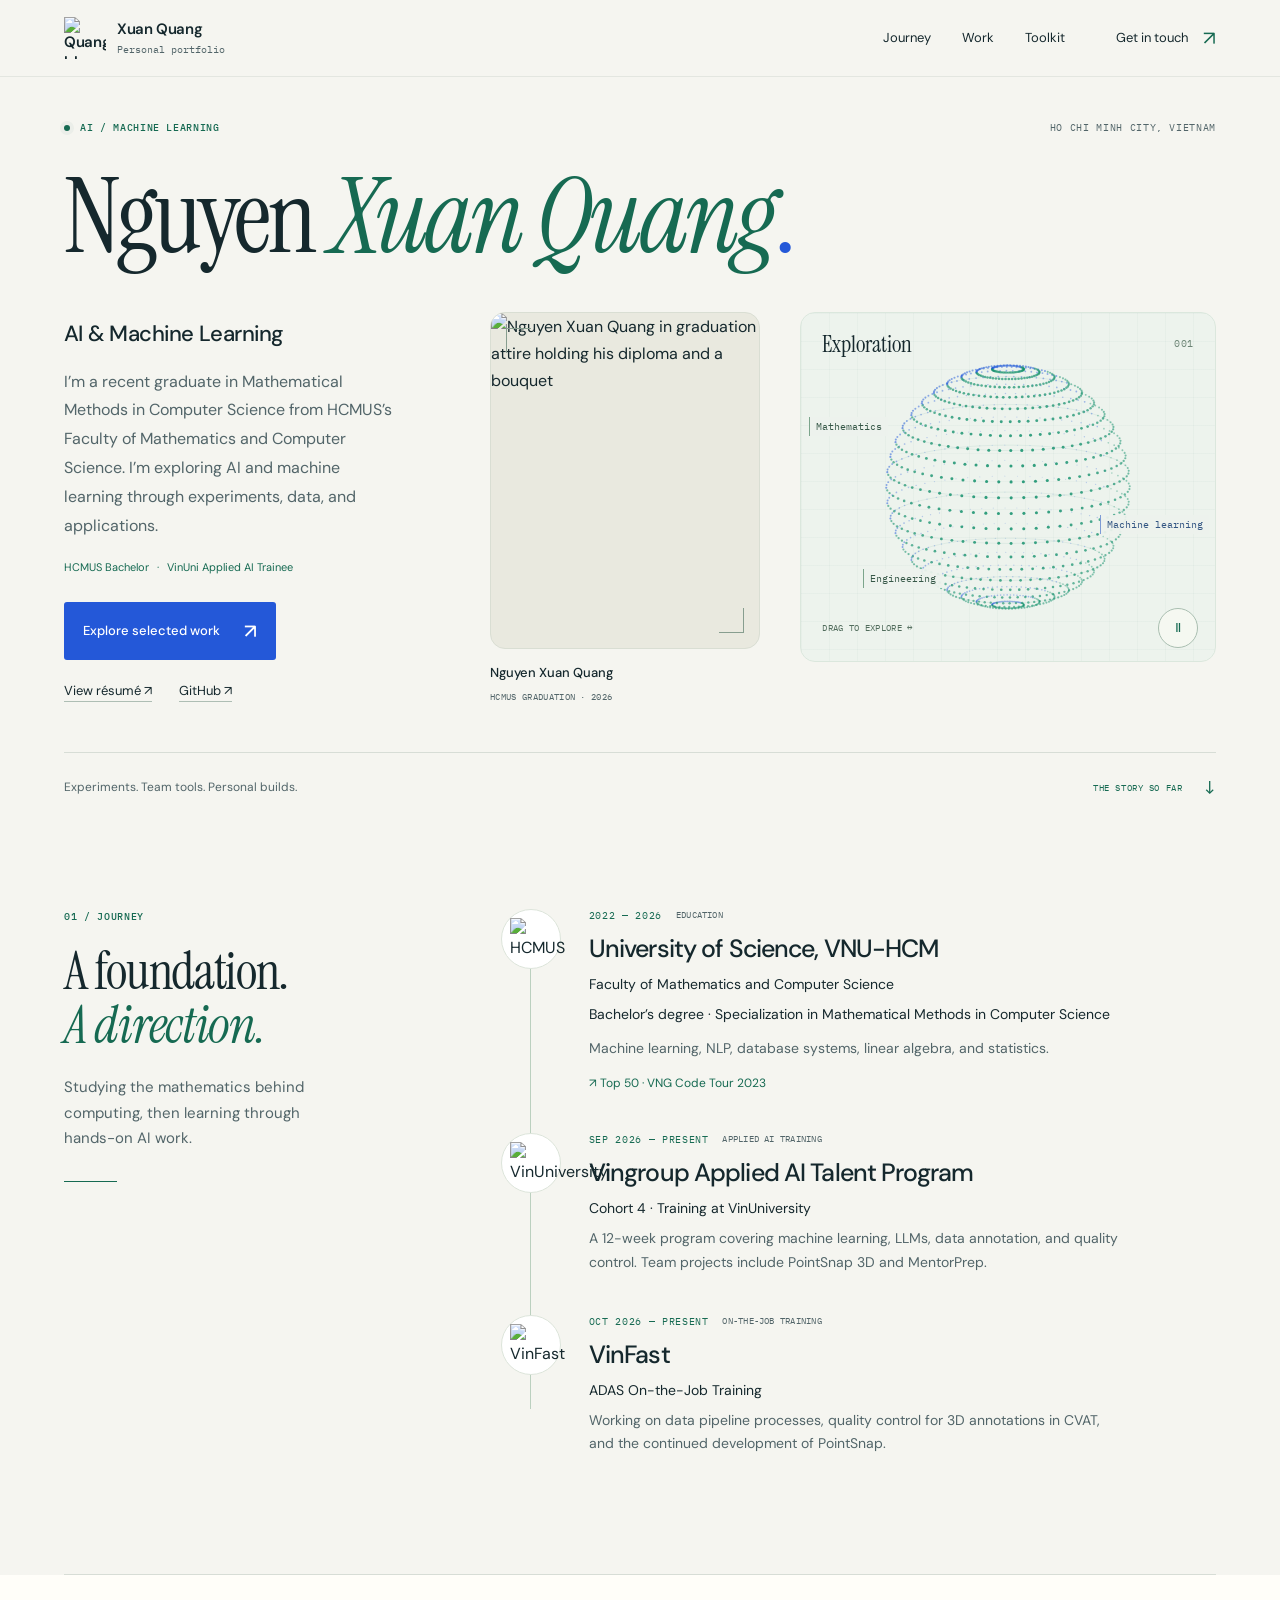
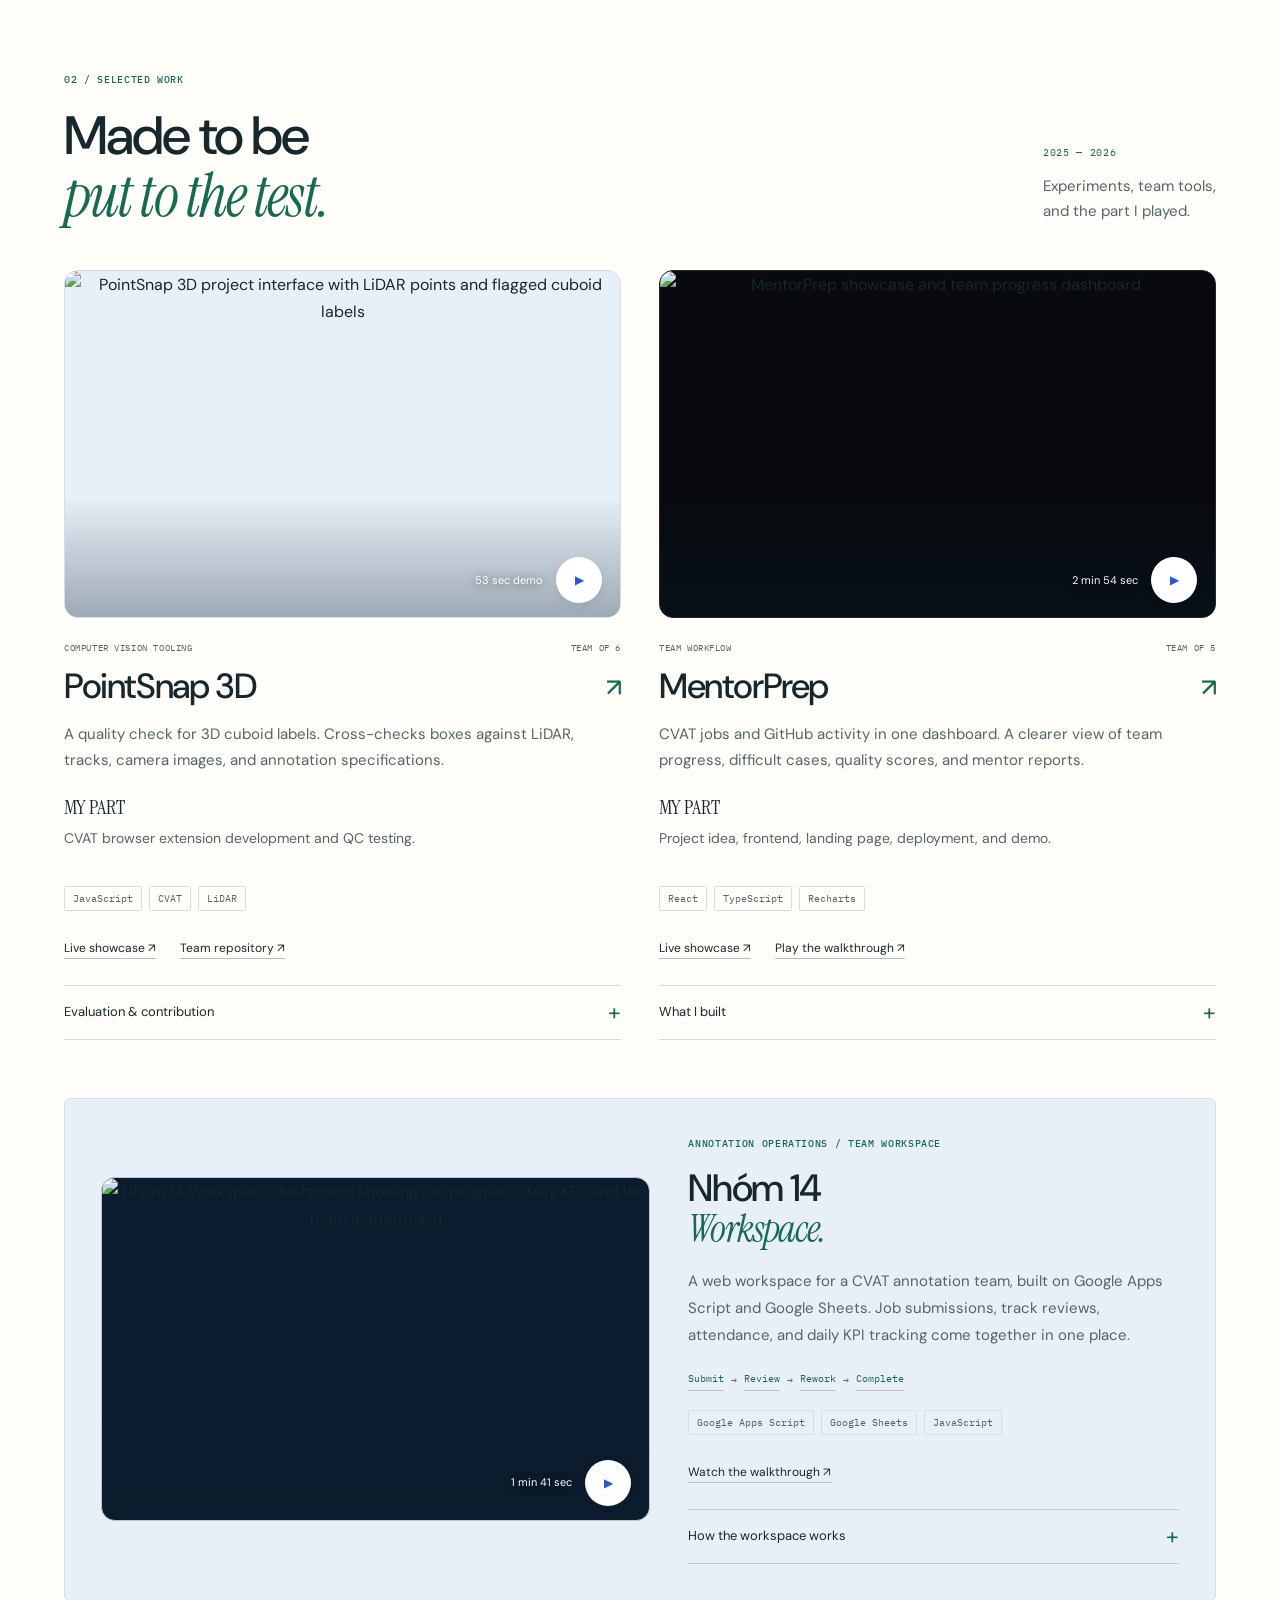
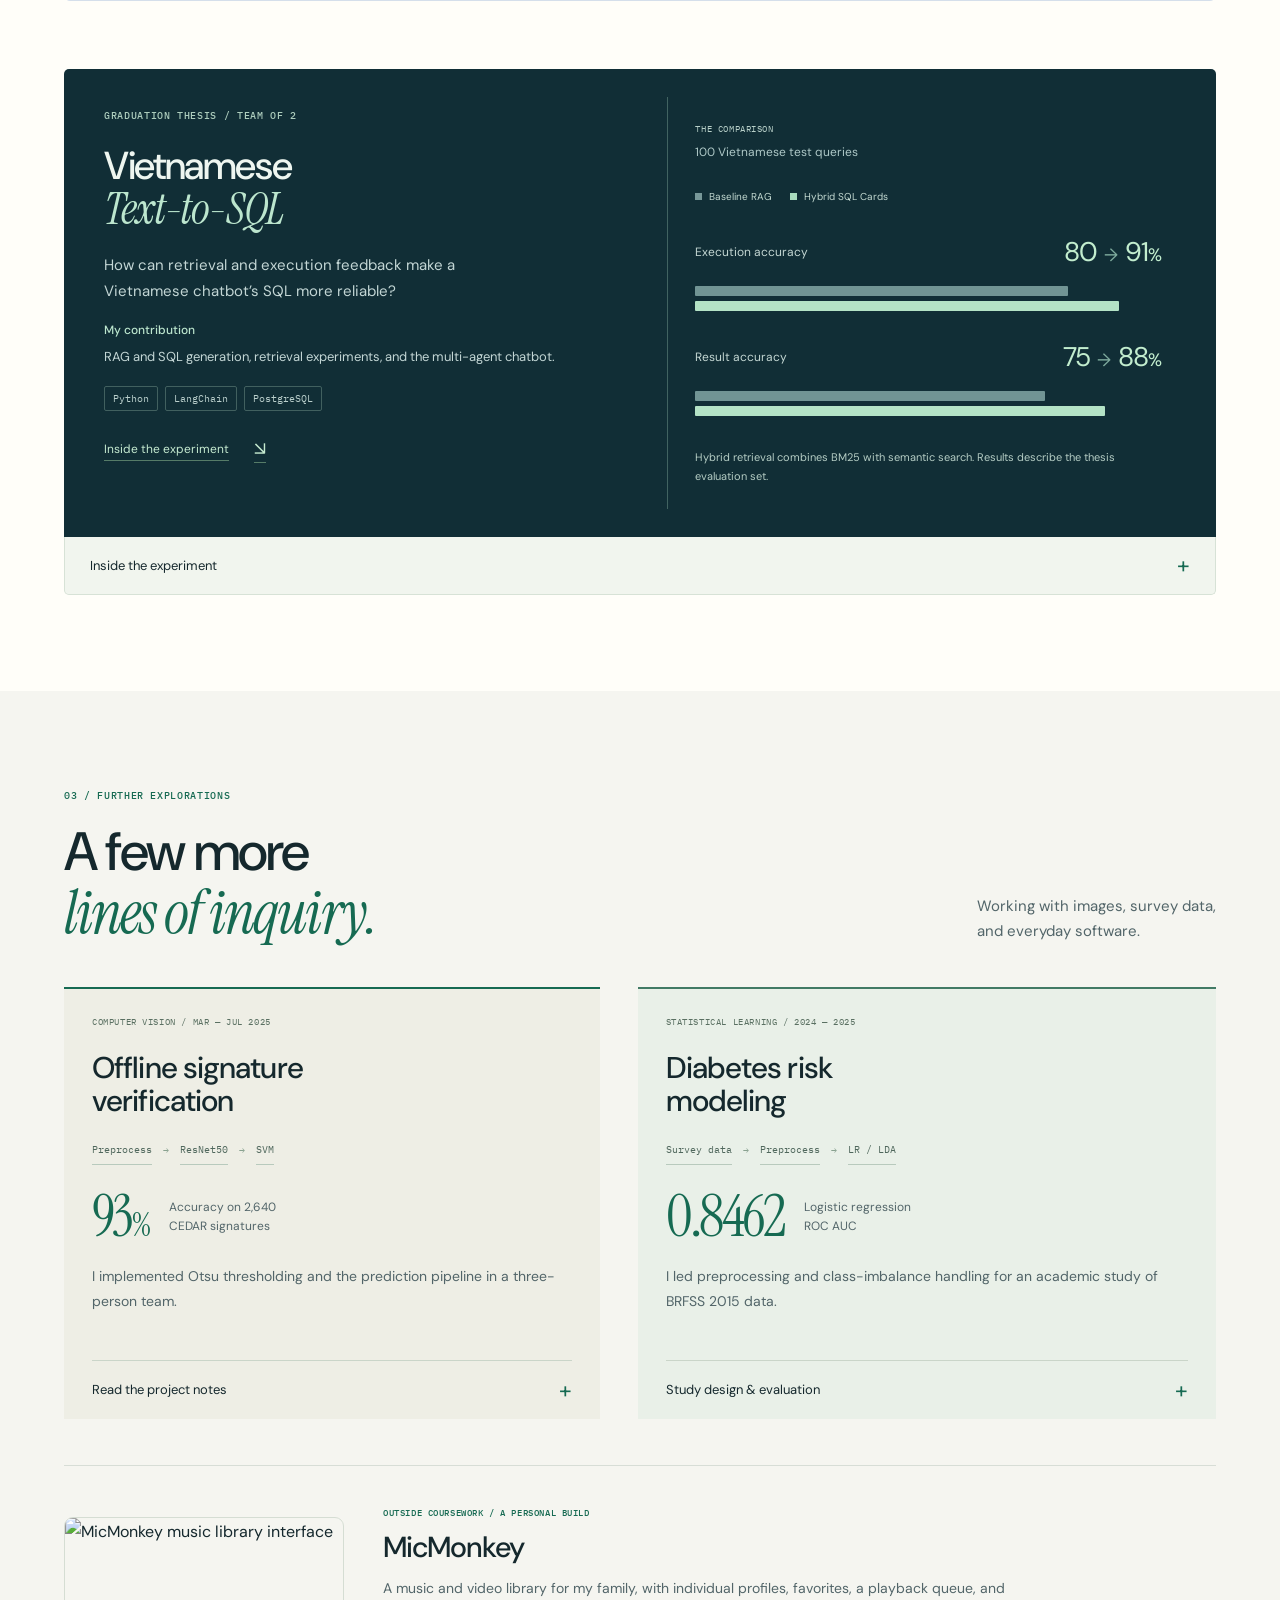
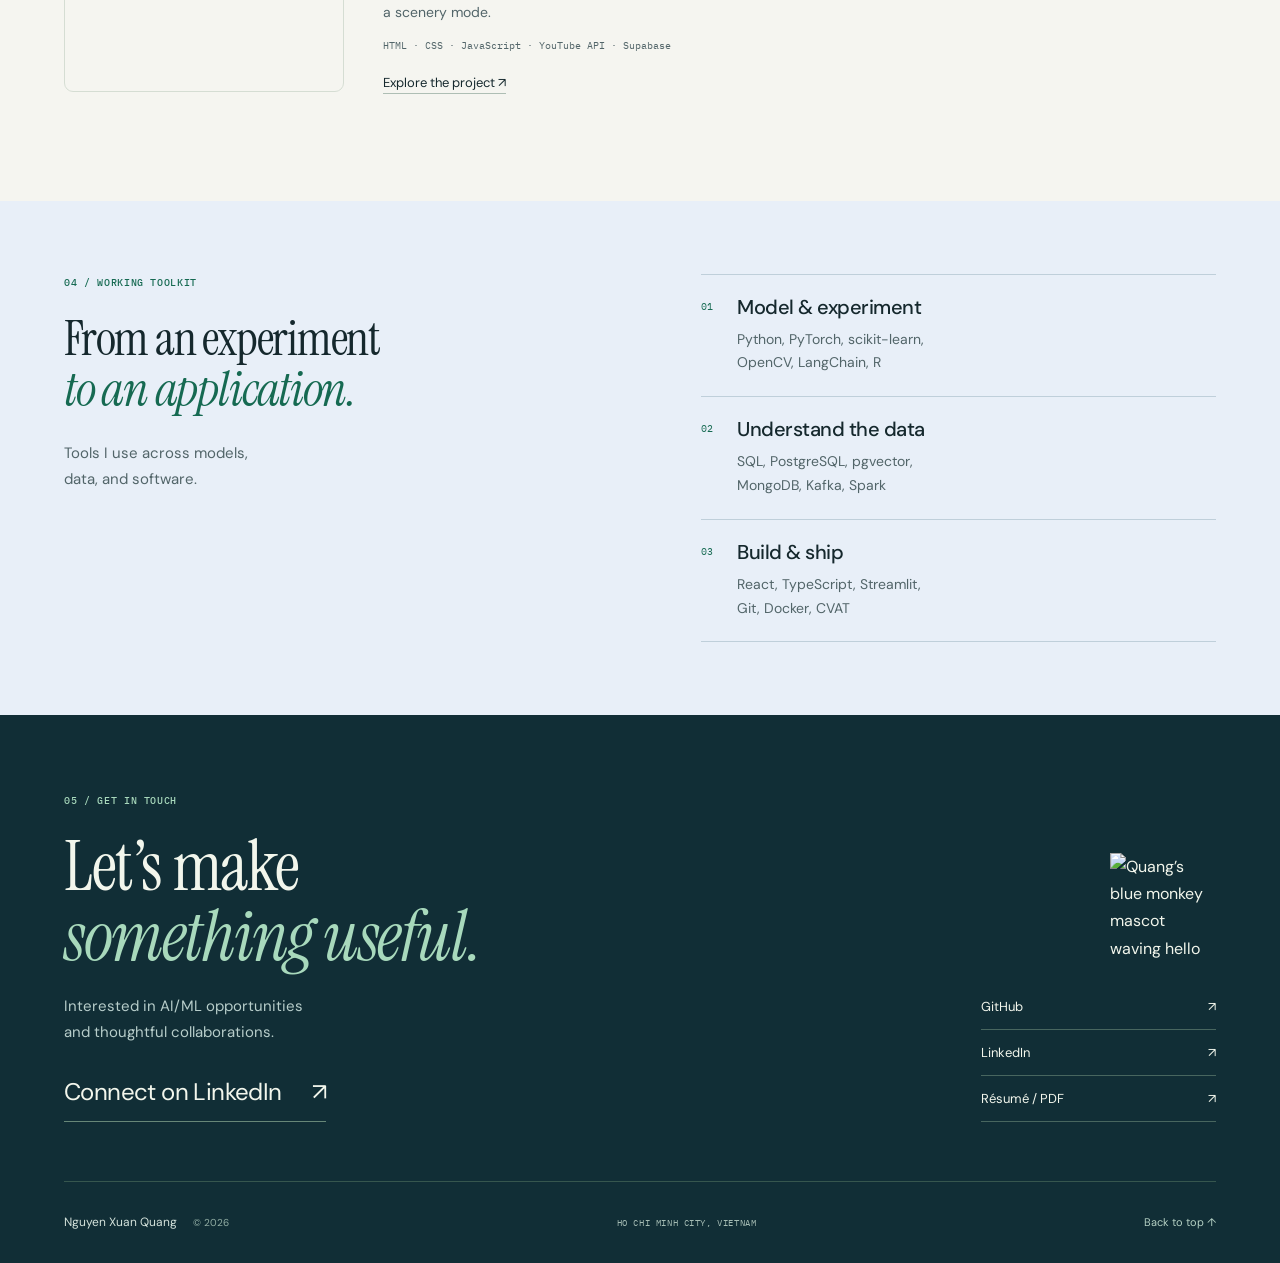
==== index.html @ 515777ae "Add files via upload" ====
<!doctype html>
<html lang="en">
<head>
  <meta charset="utf-8">
  <meta name="viewport" content="width=device-width,initial-scale=1">
  <meta name="theme-color" content="#F5F5F0">
  <meta name="description" content="Nguyen Xuan Quang — AI and machine learning portfolio. Education, hands-on experience, selected experiments, and product demos.">
  <meta property="og:title" content="Nguyen Xuan Quang — AI / ML">
  <meta property="og:description" content="A foundation in mathematics. An open field in AI. Explore my journey, selected work, and project demos.">
  <meta property="og:type" content="website">
  <meta property="og:url" content="https://quang1104.github.io/">
  <title>Nguyen Xuan Quang — AI / ML</title>
  <link rel="icon" href="assets/quang-logo.png" type="image/png">
  <link rel="preconnect" href="https://fonts.googleapis.com">
  <link rel="preconnect" href="https://fonts.gstatic.com" crossorigin>
  <link href="https://fonts.googleapis.com/css2?family=DM+Sans:wght@400;450;500;550;600;650;700&family=IBM+Plex+Mono:wght@400;500&family=Instrument+Serif:ital@0;1&display=swap" rel="stylesheet">
  <link rel="stylesheet" href="style.css">
  <script src="app.js" defer></script>
</head>
<body>
<a class="skip-link" href="#main">Skip to content</a>
<header class="header"><div class="header-inner wrap">
  <a class="brand" href="#home" aria-label="Quang, back to top"><img class="brand-logo" src="assets/quang-logo.png" alt="Quang's blue monkey logo" width="42" height="42"><span>Xuan Quang<span class="brand-sub">Personal portfolio</span></span></a>
  <nav aria-label="Main navigation"><a href="#journey">Journey</a><a href="#work">Work</a><a href="#toolkit">Toolkit</a><a class="nav-contact" href="#contact">Get in touch <span aria-hidden="true">↗</span></a></nav>
</div></header>
<main id="main">
<section class="hero wrap" id="home" aria-labelledby="intro-title">
  <div class="hero-index"><p class="eyebrow"><span class="status-dot"></span> AI / MACHINE LEARNING</p><span class="mono">HO CHI MINH CITY, VIETNAM</span></div>
  <h1 id="intro-title">Nguyen <em>Xuan Quang</em><span class="title-dot">.</span></h1>
  <div class="opening-spread">
    <div class="hero-copy">
      <p class="hero-role">AI &amp; Machine Learning</p>
      <p class="hero-intro">I’m a recent graduate in Mathematical Methods in Computer Science from HCMUS’s Faculty of Mathematics and Computer Science. I’m exploring AI and machine learning through experiments, data, and applications.</p>
      <p class="identity-line">HCMUS Bachelor <span>·</span> VinUni Applied AI Trainee</p>
      <a class="button blue" href="#work">Explore selected work <span aria-hidden="true">↗</span></a>
      <div class="hero-links"><a class="text-link" href="assets/Nguyen-Xuan-Quang-CV.pdf" target="_blank" rel="noopener">View résumé ↗</a><a class="text-link" href="https://github.com/Quang1104" target="_blank" rel="noopener">GitHub ↗</a></div>
    </div>
    <figure class="portrait">
      <div class="portrait-frame">
        <img src="assets/portrait.jpg" alt="Nguyen Xuan Quang in graduation attire holding his diploma and a bouquet" width="1703" height="2560" fetchpriority="high">
      </div>
      <figcaption><span>Nguyen Xuan Quang</span><span class="mono">HCMUS GRADUATION · 2026</span></figcaption>
    </figure>
    <figure class="hero-art" aria-label="An interactive geometric point sphere representing an open exploration of AI and machine learning">
      <div class="art-top"><span>Exploration</span><span class="mono">001</span></div>
      <canvas id="sphere" aria-hidden="true"></canvas>
      <span class="sphere-label label-one">Mathematics</span><span class="sphere-label label-two">Machine learning</span><span class="sphere-label label-three">Engineering</span>
      <figcaption><span class="mono">DRAG TO EXPLORE <span aria-hidden="true">↔</span></span><button id="motion-toggle" type="button" aria-label="Pause sphere animation" aria-pressed="false">Ⅱ</button></figcaption>
    </figure>
  </div>
  <div class="hero-foot"><span>Experiments. Team tools. Personal builds.</span><a href="#journey" class="mono">THE STORY SO FAR <span aria-hidden="true">↓</span></a></div>
</section>

<section class="journey wrap section" id="journey" aria-labelledby="journey-title">
  <div class="section-aside"><p class="eyebrow">01 / JOURNEY</p><h2 class="serif" id="journey-title">A foundation.<br><em>A direction.</em></h2><p>Studying the mathematics behind computing, then learning through hands-on AI work.</p><span class="aside-rule" aria-hidden="true"></span></div>
  <div class="timeline">
      <article class="journey-row"><div class="journey-date mono">2022 — 2026<span>EDUCATION</span></div><div class="journey-body"><h3>University of Science, VNU-HCM</h3><p class="journey-role">Faculty of Mathematics and Computer Science</p><p class="degree-line">Bachelor’s degree · Specialization in Mathematical Methods in Computer Science</p><p>Machine learning, NLP, database systems, linear algebra, and statistics.</p><span class="achievement">↗ Top 50 · VNG Code Tour 2023</span></div><a class="institution" href="https://hcmus.edu.vn/" target="_blank" rel="noopener" aria-label="Visit HCMUS"><img src="assets/hcmus.png" alt="HCMUS" width="100" height="100" loading="lazy"></a></article>
      <article class="journey-row"><div class="journey-date mono">SEP 2026 — PRESENT<span>APPLIED AI TRAINING</span></div><div class="journey-body"><h3>Vingroup Applied AI Talent Program</h3><p class="journey-role">Cohort 4 · Training at VinUniversity</p><p>A 12-week program covering machine learning, LLMs, data annotation, and quality control. Team projects include PointSnap 3D and MentorPrep.</p></div><a class="institution" href="https://vinuni.edu.vn/" target="_blank" rel="noopener" aria-label="Visit VinUniversity"><img src="assets/vinuni.png" alt="VinUniversity" width="100" height="100" loading="lazy"></a></article>
      <article class="journey-row"><div class="journey-date mono">OCT 2026 — PRESENT<span>ON-THE-JOB TRAINING</span></div><div class="journey-body"><h3>VinFast</h3><p class="journey-role">ADAS On-the-Job Training</p><p>Working on data pipeline processes, quality control for 3D annotations in CVAT, and the continued development of PointSnap.</p></div><a class="institution" href="https://vinfastauto.com/vn_vi" target="_blank" rel="noopener" aria-label="Visit VinFast"><img src="assets/vinfast.png" alt="VinFast" width="100" height="100" loading="lazy"></a></article></div>
</section>

<section class="work section" id="work" aria-labelledby="work-title"><div class="wrap">
  <div class="section-heading"><div><p class="eyebrow">02 / SELECTED WORK</p><h2 id="work-title">Made to be<br><em>put to the test.</em></h2></div><div class="heading-note"><span class="mono">2025 — 2026</span><p>Experiments, team tools, <br>and the part I played.</p></div></div>
  <div class="project-pair">
      <article class="project">
        <button class="project-image pointsnap-image" type="button" data-video="pointsnap" aria-label="Play PointSnap 3D demo, 53 seconds"><img src="assets/pointsnap.jpg" alt="PointSnap 3D project interface with LiDAR points and flagged cuboid labels" width="1440" height="900" loading="lazy"><span class="video-chip">53 sec demo <span class="play-icon" aria-hidden="true">▶</span></span></button>
        <div class="project-meta mono"><span>COMPUTER VISION TOOLING</span><span>TEAM OF 6</span></div><h3>PointSnap 3D <span aria-hidden="true">↗</span></h3><p>A quality check for 3D cuboid labels. Cross-checks boxes against LiDAR, tracks, camera images, and annotation specifications.</p><p class="project-role"><span>MY PART</span> CVAT browser extension development and QC testing.</p><div class="tags"><span>JavaScript</span><span>CVAT</span><span>LiDAR</span></div><div class="project-links"><a href="https://pointsnap-3d.vercel.app/" target="_blank" rel="noopener">Live showcase ↗</a><a href="https://github.com/imvhuy/PointSnap-3D-Tool" target="_blank" rel="noopener">Team repository ↗</a></div><details class="project-detail"><summary>Evaluation &amp; contribution <span aria-hidden="true">+</span></summary><p>I developed the browser extension that brings checks into the CVAT workflow and tested its QC results. On five held-out nuScenes scenes with injected errors (4,025 boxes), the team’s tool caught 47 of 49 severe errors and 21 of 23 orientation flips.</p><p class="small-note">Numbers follow the evaluation recorded in my CV. The linked showcase may reflect later versions.</p></details>
      </article>
      <article class="project">
        <button class="project-image mentorprep-image" type="button" data-video="mentorprep" aria-label="Play MentorPrep demo, 2 minutes 54 seconds"><img src="assets/mentorprep.jpg" alt="MentorPrep showcase and team progress dashboard" width="1440" height="900" loading="lazy"><span class="video-chip">2 min 54 sec <span class="play-icon" aria-hidden="true">▶</span></span></button>
        <div class="project-meta mono"><span>TEAM WORKFLOW</span><span>TEAM OF 5</span></div><h3>MentorPrep <span aria-hidden="true">↗</span></h3><p>CVAT jobs and GitHub activity in one dashboard. A clearer view of team progress, difficult cases, quality scores, and mentor reports.</p><p class="project-role"><span>MY PART</span> Project idea, frontend, landing page, deployment, and demo.</p><div class="tags"><span>React</span><span>TypeScript</span><span>Recharts</span></div><div class="project-links"><a href="https://nexus-workspace-demo.vercel.app/showcase" target="_blank" rel="noopener">Live showcase ↗</a><button type="button" data-video="mentorprep">Play the walkthrough ↗</button></div><details class="project-detail"><summary>What I built <span aria-hidden="true">+</span></summary><p>I proposed the idea, built the frontend and landing page, deployed the showcase, and recorded the demo. I also tested the web app and produced annotation data in CVAT. The team system pulls job and activity data together and drafts the report before a mentor session.</p></details>
      </article></div>
  <article class="workspace-project" id="nhom14-workspace" aria-labelledby="nhom14-title">
    <button class="project-image workspace-image" type="button" data-video="nhom14" aria-label="Play Nhóm 14 Workspace demo, 1 minute 41 seconds"><img src="assets/nhom14-dashboard.webp" alt="Nhóm 14 Workspace dashboard showing job progress, daily KPI, and the team leaderboard" width="2160" height="1350" loading="lazy"><span class="video-chip">1 min 41 sec <span class="play-icon" aria-hidden="true">▶</span></span></button>
    <div class="workspace-copy"><p class="eyebrow">ANNOTATION OPERATIONS / TEAM WORKSPACE</p><h3 id="nhom14-title">Nhóm 14<br><em>Workspace.</em></h3><p>A web workspace for a CVAT annotation team, built on Google Apps Script and Google Sheets. Job submissions, track reviews, attendance, and daily KPI tracking come together in one place.</p><div class="workspace-flow" aria-label="Submit, review, rework, and complete"><span>Submit</span><i aria-hidden="true">→</i><span>Review</span><i aria-hidden="true">→</i><span>Rework</span><i aria-hidden="true">→</i><span>Complete</span></div><div class="tags"><span>Google Apps Script</span><span>Google Sheets</span><span>JavaScript</span></div><div class="project-links"><button type="button" data-video="nhom14">Watch the walkthrough ↗</button></div><details class="project-detail"><summary>How the workspace works <span aria-hidden="true">+</span></summary><p>Members submit annotation output by job and track their own tasks. Reviewers return tracks with issue notes, recheck corrections, and mark completed work. Admins assign jobs, configure daily KPI, manage attendance, and review weekly progress.</p><p>The app keeps a change history and uses revision checks to reduce conflicting edits. Separate member, reviewer, and admin flows support the team’s annotation process, while performance and discipline leaderboards make progress visible.</p></details></div>
  </article>
  <noscript><p class="nojs-videos">Project videos: <a href="assets/pointsnap-demo.mp4">PointSnap 3D</a> · <a href="assets/mentorprep-demo.mp4">MentorPrep</a> · <a href="assets/nhom14-demo.mp4">Nhóm 14 Workspace</a></p></noscript>
  <article class="featured-project">
    <div class="feature-copy"><p class="eyebrow">GRADUATION THESIS / TEAM OF 2</p><h3>Vietnamese<br><em>Text-to-SQL</em></h3><p class="feature-description">How can retrieval and execution feedback make a Vietnamese chatbot’s SQL more reliable?</p><p class="project-role"><span>My contribution</span> RAG and SQL generation, retrieval experiments, and the multi-agent chatbot.</p><div class="tags"><span>Python</span><span>LangChain</span><span>PostgreSQL</span></div><a href="#thesis-notes" class="light-link" data-expand="thesis-notes">Inside the experiment <span aria-hidden="true">↘</span></a></div>
    <div class="experiment"><div class="experiment-top"><span class="mono">THE COMPARISON</span><span class="scope-note">100 Vietnamese test queries</span></div><div class="chart-key"><span><i class="key-baseline"></i>Baseline RAG</span><span><i class="key-hybrid"></i>Hybrid SQL Cards</span></div><div class="chart" aria-label="Execution accuracy: baseline 80 percent, Hybrid SQL Cards 91 percent. Result accuracy: baseline 75 percent, Hybrid SQL Cards 88 percent."><div class="chart-group"><div class="chart-label"><span>Execution accuracy</span><strong>80 <i>→</i> 91<span>%</span></strong></div><div class="bar baseline" style="--value:80%"></div><div class="bar hybrid" style="--value:91%"></div></div><div class="chart-group"><div class="chart-label"><span>Result accuracy</span><strong>75 <i>→</i> 88<span>%</span></strong></div><div class="bar baseline" style="--value:75%"></div><div class="bar hybrid" style="--value:88%"></div></div></div><p class="experiment-note">Hybrid retrieval combines BM25 with semantic search. Results describe the thesis evaluation set.</p></div>
  </article>
  <details class="case-notes" id="thesis-notes"><summary>Inside the experiment <span aria-hidden="true">+</span></summary><div class="notes-grid"><div><h4>The question</h4><p>How can a Vietnamese chatbot generate more reliable SQL over a cryptocurrency database?</p><h4>My contribution</h4><p>I owned the RAG / SQL-generation layer and designed four agents: Coordinator, Query Classifier, SQL Generator, and Data Analyst. My teammate built the streaming and ETL pipeline.</p></div><div><h4>The comparison</h4><p>We compared baseline Text-to-SQL RAG, self-reflective RAG with execution feedback, and Hybrid SQL Cards combining BM25 with semantic retrieval.</p><h4>The result</h4><p>Hybrid SQL Cards reached 91% execution accuracy and 88% result accuracy, versus 80% and 75% for baseline retrieval. Average retries decreased from 1.45 to 0.52 per query.</p><p class="small-note">Graduation thesis · Oct 2025 – Feb 2026 · These results describe the thesis test set.</p></div></div></details>
</div></section>

<section class="research section wrap" aria-labelledby="research-title"><div class="research-heading"><div><p class="eyebrow">03 / FURTHER EXPLORATIONS</p><h2 id="research-title">A few more<br><em>lines of inquiry.</em></h2></div><p>Working with images, survey data, <br>and everyday software.</p></div>
  <div class="research-grid">
    <article class="research-card"><p class="mono">COMPUTER VISION / MAR — JUL 2025</p><h3>Offline signature<br>verification</h3><div class="pipeline" aria-label="Image preprocessing, then ResNet50 features, then SVM classification"><span>Preprocess</span><i aria-hidden="true">→</i><span>ResNet50</span><i aria-hidden="true">→</i><span>SVM</span></div><div class="research-result"><strong>93<span>%</span></strong><p>Accuracy on 2,640<br>CEDAR signatures</p></div><p class="research-summary">I implemented Otsu thresholding and the prediction pipeline in a three-person team.</p><details class="work-row"><summary><span>Read the project notes</span><span class="row-plus" aria-hidden="true">+</span></summary><div class="row-content"><p>ResNet50 features with an SVM classifier for offline signature verification. In a team of three, I implemented Otsu thresholding and built the end-to-end prediction pipeline.</p><p>The project reported 93% accuracy on 2,640 CEDAR signatures. <span class="inline-tech">Python / OpenCV / ResNet50 / SVM</span></p></div></details></article>
    <article class="research-card diabetes-card"><p class="mono">STATISTICAL LEARNING / 2024 — 2025</p><h3>Diabetes risk<br>modeling</h3><div class="pipeline" aria-label="Survey data, then preprocessing and training-set oversampling, then Logistic Regression or LDA"><span>Survey data</span><i aria-hidden="true">→</i><span>Preprocess</span><i aria-hidden="true">→</i><span>LR / LDA</span></div><div class="research-result"><strong>0.8462</strong><p>Logistic regression<br>ROC AUC</p></div><p class="research-summary">I led preprocessing and class-imbalance handling for an academic study of BRFSS 2015 data.</p><details class="work-row"><summary><span>Study design &amp; evaluation</span><span class="row-plus" aria-hidden="true">+</span></summary><div class="row-content diabetes-study"><p class="eyebrow">CDC DIABETES HEALTH INDICATORS / TEAM OF 6</p><p>A retrospective statistical learning project starting from 253,680 BRFSS 2015 survey records. The target combines prediabetes and diabetes into one class, compared with no diabetes.</p><div class="diabetes-method"><div><h4>My contribution</h4><p>I led data preprocessing, including removing 23,899 duplicate records and handling class imbalance.</p></div><div><h4>Study design</h4><p>After preprocessing, the team used a 70/30 split: 112,944 training rows and 48,372 test rows. Only the training set was oversampled, bringing the minority class to half the majority-class size.</p></div></div><div class="evaluation-table-wrap"><table class="evaluation-table"><caption>Results reported in the project evaluation</caption><thead><tr><th scope="col">Model</th><th scope="col">ROC AUC</th><th scope="col">Sensitivity</th><th scope="col">Specificity</th></tr></thead><tbody><tr><th scope="row">Logistic regression</th><td>0.8462</td><td>79.56%</td><td>73.06%</td></tr><tr><th scope="row">LDA</th><td>0.8451</td><td>79.72%</td><td>72.59%</td></tr></tbody></table></div><p class="small-note">Logistic regression AUC: 95% CI 0.8419–0.8506. Source: team final report, pp. 20–22. This is an academic evaluation on survey data; AUC describes ranking performance, not the percentage of correct predictions.</p><p class="inline-tech">R / Exploratory Data Analysis / Logistic Regression / LDA / Class Imbalance</p></div></details></article>
  </div>
  <article class="side-build"><a class="side-build-image" href="https://web-nhac-five.vercel.app/#library" target="_blank" rel="noopener"><img src="assets/web-nhac.jpg" alt="MicMonkey music library interface" width="1440" height="900" loading="lazy"></a><div><p class="eyebrow">OUTSIDE COURSEWORK / A PERSONAL BUILD</p><h3>MicMonkey</h3><p>A music and video library for my family, with individual profiles, favorites, a playback queue, and a scenery mode.</p><p class="inline-tech">HTML · CSS · JavaScript · YouTube API · Supabase</p><a class="text-link" href="https://web-nhac-five.vercel.app/#library" target="_blank" rel="noopener">Explore the project ↗</a></div></article>
</section>

<section class="toolkit section" id="toolkit" aria-labelledby="toolkit-title"><div class="wrap toolkit-inner"><div><p class="eyebrow">04 / WORKING TOOLKIT</p><h2 class="serif" id="toolkit-title">From an experiment<br><em>to an application.</em></h2><p class="toolkit-intro">Tools I use across models, <br>data, and software.</p></div><div class="toolkit-list"><div><span class="tool-number mono">01</span><div><h3>Model &amp; experiment</h3><p>Python, PyTorch, scikit-learn, <br>OpenCV, LangChain, R</p></div></div><div><span class="tool-number mono">02</span><div><h3>Understand the data</h3><p>SQL, PostgreSQL, pgvector, <br>MongoDB, Kafka, Spark</p></div></div><div><span class="tool-number mono">03</span><div><h3>Build &amp; ship</h3><p>React, TypeScript, Streamlit, <br>Git, Docker, CVAT</p></div></div></div></div></section>

<section class="contact" id="contact" aria-labelledby="contact-title"><div class="wrap"><div class="contact-inner"><div><p class="eyebrow">05 / GET IN TOUCH</p><h2 id="contact-title">Let’s make<br><em>something useful.</em></h2><p>Interested in AI/ML opportunities<br>and thoughtful collaborations.</p><a class="contact-email" href="https://www.linkedin.com/in/quangxuan-nguyen/" target="_blank" rel="noopener">Connect on LinkedIn <span aria-hidden="true">↗</span></a></div><div class="contact-aside"><img class="contact-mascot" src="assets/quang-logo.png" alt="Quang’s blue monkey mascot waving hello" width="106" height="106" loading="lazy"><a href="https://github.com/Quang1104" target="_blank" rel="noopener">GitHub <span>↗</span></a><a href="https://www.linkedin.com/in/quangxuan-nguyen/" target="_blank" rel="noopener">LinkedIn <span>↗</span></a><a href="assets/Nguyen-Xuan-Quang-CV.pdf" target="_blank" rel="noopener">Résumé / PDF <span>↗</span></a></div></div><footer class="footer"><a href="#home">Nguyen Xuan Quang <span>© 2026</span></a><span class="mono">HO CHI MINH CITY, VIETNAM</span><a href="#home">Back to top ↑</a></footer></div></section>
</main>
<dialog id="video-dialog" aria-labelledby="video-title"><div class="dialog-top"><div><p class="eyebrow">PROJECT WALKTHROUGH</p><h2 id="video-title">Project demo</h2></div><button class="dialog-close" type="button" aria-label="Close video">×</button></div><video id="project-video" controls playsinline preload="none"></video><div class="dialog-bottom"><span>Original project demo · Vietnamese narration</span><a id="video-download" href="assets/pointsnap-demo.mp4" download>Download video ↓</a></div><p id="video-error" hidden>Playback unavailable in this browser. Use “Download video” to watch the MP4.</p></dialog>
</body>
</html>
---- style.css ----
:root{--paper:#f5f5f0;--ink:#15282d;--muted:#526569;--green:#166a52;--blue:#2458d8;--mint:#e7f0e8;--sky:#e8eff8;--dark:#112e36;--line:#d7ddd6;--serif:'Instrument Serif',Georgia,serif;--sans:'DM Sans',Arial,sans-serif;--mono:'IBM Plex Mono',monospace}
*{box-sizing:border-box}html{scroll-behavior:smooth;scroll-padding-top:105px}body{margin:0;background:var(--paper);color:var(--ink);font:16px/1.7 var(--sans);-webkit-font-smoothing:antialiased}body.modal-open{overflow:hidden}::selection{background:#b7dfc8;color:var(--ink)}h1,h2,h3,h4,p,figure{margin:0}h1,h2,h3{line-height:1.08;letter-spacing:-.035em;font-weight:500}h2{font-size:54px}h2 em,h3 em{font-family:var(--serif);font-weight:400}h4{font-size:15px;font-weight:600}em{font-weight:inherit}img{display:block;max-width:100%}a{color:inherit;text-decoration:none}button{font:inherit;color:inherit;cursor:pointer;border:0}a,button,summary{-webkit-tap-highlight-color:transparent}a:focus-visible,button:focus-visible,summary:focus-visible{outline:3px solid var(--blue);outline-offset:5px}a,button{touch-action:manipulation}.wrap{max-width:1240px;width:calc(100% - 128px);margin:0 auto}.section{padding:96px 0}.mono,.eyebrow{font:10px/1.7 var(--mono);letter-spacing:.065em}.eyebrow{font-weight:500;color:var(--green)}.serif{font-family:var(--serif);font-weight:400;letter-spacing:-.025em}.skip-link{position:fixed;top:-100px;left:16px;z-index:100;background:var(--ink);color:white;padding:10px 20px}.skip-link:focus{top:16px}
.header{position:sticky;top:0;z-index:30;background:#f5f5f0f5;border-bottom:1px solid #d7ddd699;backdrop-filter:blur(14px)}.header-inner{height:76px;display:flex;align-items:center;justify-content:space-between;gap:28px}.brand{display:flex;align-items:center;gap:11px;font-size:15px;font-weight:600;letter-spacing:-.025em;line-height:1.3}.brand-logo{width:42px;height:42px;object-fit:contain}.brand-sub{display:block;font:10px var(--mono);color:var(--muted);margin-top:4px;letter-spacing:0}.header nav{display:flex;gap:31px;align-items:center;font-size:13px}.header nav a{min-height:44px;display:inline-flex;align-items:center;position:relative}.header nav a:after{content:'';position:absolute;left:0;right:0;bottom:7px;height:1px;background:var(--green);transform:scaleX(0);transform-origin:left;transition:transform .2s}.header nav a:hover:after,.header nav a.active:after{transform:scaleX(1)}.nav-contact{margin-left:20px}.nav-contact span{margin-left:15px;color:var(--green);font-size:20px}
.hero{padding-top:42px}.hero-index{display:flex;align-items:center;justify-content:space-between;gap:20px}.hero-index>.mono{color:var(--muted);font-size:10px}.hero-index .eyebrow{display:flex;align-items:center;gap:10px}.status-dot{width:6px;height:6px;border-radius:50%;background:var(--green);box-shadow:0 0 0 4px #166a520b}.hero h1{font:400 clamp(72px,8.2vw,118px)/.98 var(--serif);letter-spacing:-.035em;margin:30px 0 43px;white-space:nowrap}.hero h1 em{color:var(--green)}.title-dot{color:var(--blue)}.opening-spread{display:grid;grid-template-columns:1.04fr .76fr 1.12fr;gap:34px;align-items:start}.hero-copy{padding:7px 0 0}.hero-role{font-size:22px;line-height:1.4;letter-spacing:-.025em;font-weight:500}.hero-intro{font-size:16px;color:var(--muted);line-height:1.8;margin-top:18px;max-width:330px}.identity-line{font-size:11px;color:var(--green);margin-top:19px;line-height:1.6}.identity-line span{margin:0 5px}.button{display:inline-flex;min-height:50px;align-items:center;justify-content:space-between;gap:24px;padding:12px 19px;border-radius:3px;font-size:13px;font-weight:500;transition:transform .2s,background .2s}.button:hover{transform:translateY(-2px)}.button span{font-size:20px}.blue{color:#fff;background:var(--blue)}.blue:hover{background:#1948bb}.hero-copy .button{margin-top:25px}.hero-links{display:flex;gap:27px;margin-top:9px}.text-link{display:inline-flex;min-height:44px;align-items:center;font-size:13px;text-decoration:underline;text-decoration-color:#aebeb4;text-underline-offset:6px}.text-link:hover{color:var(--blue)}.portrait{width:100%;max-width:270px;justify-self:center}.portrait-frame{position:relative;aspect-ratio:4/5;border-radius:15px;overflow:hidden;background:#e9e9df;border:1px solid #d9ded3}.portrait-frame>img{width:100%;height:100%;object-fit:cover}.portrait-frame:before,.portrait-frame:after{content:'';position:absolute;width:24px;height:24px;z-index:1;pointer-events:none;color:#879e8f}.portrait-frame:before{top:15px;left:15px;border-left:1px solid;border-top:1px solid}.portrait-frame:after{bottom:15px;right:15px;border-right:1px solid;border-bottom:1px solid}.portrait figcaption{display:flex;flex-direction:column;gap:6px;margin-top:13px}.portrait figcaption>span:first-child{font-size:13px;font-weight:500}.portrait figcaption .mono{font-size:9px;color:var(--muted);letter-spacing:.035em;line-height:1.5}.hero-art{height:350px;position:relative;min-width:0;border-radius:15px;background-color:#edf3ed;background-image:linear-gradient(#166a5207 1px,transparent 1px),linear-gradient(90deg,#166a5207 1px,transparent 1px);background-size:28px 28px;border:1px solid #dbe7dd;overflow:hidden}.art-top{position:absolute;left:21px;right:21px;top:16px;display:flex;align-items:center;justify-content:space-between;z-index:1}.art-top>span:first-child{font:23px var(--serif)}.art-top .mono{color:#6c8475}#sphere{display:block;width:100%;height:100%;touch-action:pan-y;cursor:grab}#sphere:active{cursor:grabbing}.sphere-label{position:absolute;background:#edf3edec;padding:2px 6px;border-left:1px solid #7ca58c;pointer-events:none;font:10px/1.5 var(--mono);color:#365747}.label-one{top:30%;left:8px}.label-two{right:6px;top:58%;border-color:#7d9bd5;color:#315482}.label-three{left:15%;bottom:21%}.hero-art figcaption{position:absolute;left:21px;right:17px;bottom:13px;display:flex;align-items:center;justify-content:space-between;color:#526d5d}.hero-art figcaption .mono{font-size:9px;letter-spacing:.035em}#motion-toggle{display:flex;align-items:center;justify-content:center;width:40px;height:40px;border:1px solid #a9beb0;border-radius:50%;background:#f5f8f1;color:var(--green);font-size:13px}#motion-toggle:hover{background:white}.hero-foot{display:flex;align-items:center;justify-content:space-between;gap:20px;border-top:1px solid var(--line);margin-top:39px;min-height:70px}.hero-foot>span{font-size:12px;color:var(--muted)}.hero-foot a{min-height:44px;display:flex;align-items:center;gap:22px;font-size:9px;color:var(--green)}.hero-foot a span{font-size:19px}
.journey{display:grid;grid-template-columns:.8fr 1.65fr;gap:90px;border-bottom:1px solid var(--line);padding-top:86px}.section-aside .eyebrow{margin-bottom:20px}.section-aside h2{font-size:52px;line-height:1.03}.section-aside h2 em{color:var(--green)}.section-aside>p:not(.eyebrow){font-size:15px;color:var(--muted);max-width:255px;margin-top:23px}.aside-rule{display:block;width:53px;height:1px;background:var(--green);margin-top:29px}.timeline{position:relative;min-width:0}.timeline:before{content:'';position:absolute;width:1px;left:29px;top:31px;bottom:69px;background:#bbd0bf}.journey-row{position:relative;padding:0 0 39px 88px;min-height:164px}.journey-row:last-child{padding-bottom:0}.journey-date{font-size:10px;color:var(--green);line-height:1.6;display:flex;flex-wrap:wrap;gap:4px 14px;margin-bottom:10px}.journey-date span{color:var(--muted);font-size:9px;letter-spacing:.025em}.institution{position:absolute;left:0;top:1px;width:60px;height:60px;border-radius:50%;background:white;display:grid;place-items:center;padding:8px;border:1px solid #dce4da;transition:transform .2s}.institution:hover{transform:translateY(-2px)}.institution img{width:100%;height:100%;object-fit:contain}.journey-body h3{font-size:25px;line-height:1.2;letter-spacing:-.035em;margin-bottom:10px}.journey-role{color:var(--ink)!important;font-size:14px!important;line-height:1.5!important;margin-bottom:8px}.journey-body>p{font-size:14px;color:var(--muted);line-height:1.7;max-width:530px}.achievement{display:block;font-size:12px;color:var(--green);margin-top:12px}
.work{background:#fffef9}.section-heading,.research-heading{display:flex;justify-content:space-between;align-items:flex-end;gap:30px;margin-bottom:42px}.section-heading .eyebrow,.research-heading .eyebrow{margin-bottom:20px}.section-heading h2,.research-heading h2{font-size:54px;line-height:1.05}.section-heading h2 em,.research-heading h2 em{font-size:1.12em;color:var(--green)}.heading-note{max-width:260px;padding-bottom:3px}.heading-note .mono{font-size:10px;color:var(--green);display:block;margin-bottom:13px}.heading-note p,.research-heading>p{font-size:15px;color:var(--muted);line-height:1.7}.project-pair{display:grid;grid-template-columns:1fr 1fr;gap:38px;align-items:start}.project{min-width:0}.project-image{display:block;padding:0;position:relative;width:100%;aspect-ratio:1.6;border-radius:14px;overflow:hidden;border:1px solid #d4dfde;background:var(--sky)}.project-image>img{width:100%;height:100%;object-fit:contain;transition:transform .45s}.mentorprep-image{background:#080a0e;border-color:#192a30}.project-image:hover>img{transform:scale(1.025)}.project-image:after{content:'';position:absolute;inset:65% 0 0;background:linear-gradient(transparent,#081e2d55);pointer-events:none}.video-chip{position:absolute;right:18px;bottom:14px;display:flex;align-items:center;gap:13px;z-index:1;color:white;font-size:11px;text-shadow:0 1px 8px #0009}.play-icon{display:flex;align-items:center;justify-content:center;width:46px;height:46px;border-radius:50%;background:#fff;color:var(--blue);font-size:12px;text-shadow:none;box-shadow:0 2px 10px #0b233b12;transition:transform .2s}.project-image:hover .play-icon{transform:scale(1.06)}.project-meta{display:flex;justify-content:space-between;gap:12px;font-size:9px;color:var(--muted);margin:22px 0 13px}.project h3{font-size:35px;letter-spacing:-.04em;display:flex;justify-content:space-between;align-items:center;margin-bottom:15px}.project h3>span{font-size:25px;color:var(--green)}.project>p{font-size:15px;color:var(--muted);line-height:1.75}.project-role{font-size:14px!important;line-height:1.7!important;margin-top:20px;min-height:73px}.project-role>span{display:block;font-family:var(--serif);font-size:20px;line-height:1.3;color:var(--ink);margin-bottom:7px}.tags{display:flex;flex-wrap:wrap;gap:7px;margin-top:19px}.tags>span{font:10px/1.5 var(--mono);padding:4px 8px;border:1px solid #d6dfd8;border-radius:2px;color:var(--muted)}.project-links{display:flex;flex-wrap:wrap;gap:9px 24px;margin:16px 0 14px}.project-links>a,.project-links>button{display:inline-flex;align-items:center;min-height:44px;padding:0;background:none;font-size:12px;text-decoration:underline;text-decoration-color:#b3c4b8;text-underline-offset:6px}.project-links>a:hover,.project-links>button:hover{color:var(--blue)}summary{list-style:none;cursor:pointer}summary::-webkit-details-marker{display:none}summary:focus-visible{outline-offset:-3px}.project-detail{border-top:1px solid var(--line);border-bottom:1px solid var(--line)}.project-detail summary{display:flex;justify-content:space-between;align-items:center;gap:14px;min-height:53px;font-size:13px}.project-detail summary>span,.case-notes summary>span,.row-plus{font-size:23px;font-weight:400;line-height:1;color:var(--green);transition:transform .2s}details[open]>summary>span:last-child{transform:rotate(45deg)}.project-detail>p{font-size:14px;color:var(--muted);line-height:1.75;padding:10px 0 19px}.project-detail>p+p{padding-top:0}.small-note{font-size:12px!important;line-height:1.65!important;color:var(--muted)}.nojs-videos{padding:20px 0;font-size:14px}.nojs-videos a{text-decoration:underline}
.featured-project{display:grid;grid-template-columns:1.1fr 1fr;margin-top:68px;background:var(--dark);color:#eef6f0;border-radius:5px 5px 0 0;overflow:hidden}.feature-copy{padding:38px 40px 34px}.feature-copy>.eyebrow{color:#adcdbd;font-size:10px}.feature-copy h3{font-size:39px;margin-top:21px;line-height:1.07}.feature-copy h3 em{font-size:1.15em;color:#bce6ce}.feature-description{font-size:15px;line-height:1.7;color:#c3d6d5;margin-top:19px;max-width:370px}.featured-project .project-role{color:#c3d6d5;min-height:0;margin-top:19px;font-size:13px!important}.featured-project .project-role>span{font-family:var(--sans);font-size:12px;font-weight:500;color:#bce6ce}.featured-project .tags{margin-top:18px}.featured-project .tags>span{color:#bacfcc;border-color:#41605f;font-size:10px}.light-link{display:flex;align-items:center;gap:25px;width:max-content;min-height:44px;font-size:12px;color:#c5ead0;margin-top:16px;text-decoration:underline;text-underline-offset:7px;text-decoration-color:#567c68}.light-link>span{font-size:19px}.experiment{margin:28px 28px 28px 0;padding:24px 27px;border-left:1px solid #416361;display:flex;flex-direction:column;justify-content:center;min-width:0}.experiment-top{display:flex;flex-direction:column;gap:6px}.experiment-top .mono{font-size:9px;color:#b8d0c9}.scope-note{font-size:12px;color:#aec8c7}.chart-key{display:flex;flex-wrap:wrap;gap:9px 18px;margin:26px 0 24px;font-size:10px;color:#c3d9d1}.chart-key>span{display:flex;align-items:center;gap:7px}.chart-key i{display:inline-block;width:7px;height:7px}.key-baseline{background:#779798}.key-hybrid{background:#a9dcbf}.chart-group+.chart-group{margin-top:23px}.chart-label{display:flex;align-items:center;justify-content:space-between;gap:12px;margin-bottom:11px}.chart-label>span{font-size:12px;color:#c4d7d3}.chart-label strong{font-weight:400;font-size:27px;letter-spacing:-.04em;white-space:nowrap;color:#c2edce}.chart-label strong i{font-style:normal;font-size:18px;color:#7eaa9d;margin:0 2px}.chart-label strong>span{font-size:18px}.bar{width:var(--value);height:10px;border-radius:1px;margin-bottom:5px}.baseline{background:#719494}.hybrid{background:#b4e3c6}.experiment-note{font-size:11px;line-height:1.7;color:#b5cdc4;margin-top:27px}.case-notes{background:#f1f5ee;border:1px solid #d7e2d6;border-top:0;border-radius:0 0 5px 5px}.case-notes>summary{padding:17px 25px;min-height:57px;display:flex;justify-content:space-between;align-items:center;font-size:13px}.notes-grid{display:grid;grid-template-columns:1fr 1fr;gap:38px;padding:16px 29px 29px}.notes-grid h4{margin-bottom:9px}.notes-grid p{font-size:14px;line-height:1.8;color:var(--muted);margin-bottom:20px}.notes-grid p:last-child{margin-bottom:0}
.research-grid{display:grid;grid-template-columns:1fr 1.08fr;gap:38px;align-items:start}.research-card{border-top:2px solid var(--green);padding:25px 28px 0;background:#eeeee5;min-width:0}.diabetes-card{background:#e9f0e8;border-color:#427a65}.research-card>.mono{font-size:9px;color:#5a7062;margin-bottom:22px}.research-card h3{font-size:30px;line-height:1.12;letter-spacing:-.03em}.pipeline{display:flex;align-items:center;gap:11px;margin:24px 0 23px;font:10px/1.5 var(--mono);color:#4f675c}.pipeline>span{border-bottom:1px solid #b8cabd;padding-bottom:7px;min-width:0}.pipeline>i{font-style:normal;color:#88a18f;margin-top:-7px}.research-result{display:flex;align-items:center;gap:21px;margin-bottom:18px}.research-result strong{font:400 58px/1 var(--serif);letter-spacing:-.045em;color:var(--green)}.research-result strong>span{font-size:32px}.research-result>p{font-size:12px;line-height:1.55;color:var(--muted)}.research-summary{font-size:14px;line-height:1.75;color:var(--muted);min-height:73px}.work-row{border-top:1px solid #cad5c9;margin-top:23px}.work-row>summary{min-height:58px;display:flex;align-items:center;justify-content:space-between;gap:20px;font-size:13px}.row-content{padding:8px 0 25px;font-size:14px;color:var(--muted);line-height:1.8;min-width:0}.row-content p+p{margin-top:14px}.inline-tech{display:block;font:10px/1.8 var(--mono);color:var(--muted);margin-top:15px}.diabetes-study>.eyebrow{font-size:9px;margin-bottom:12px}.diabetes-method{display:grid;gap:18px;margin-top:23px}.diabetes-method h4{margin-bottom:7px;color:var(--ink);font-size:14px}.diabetes-method p{font-size:13px;line-height:1.75}.evaluation-table-wrap{overflow-x:auto;margin-top:24px;max-width:100%}.evaluation-table{width:100%;border-collapse:collapse;text-align:left;font-size:11px;line-height:1.5}.evaluation-table caption{text-align:left;font-size:11px;color:var(--green);margin-bottom:12px}.evaluation-table th,.evaluation-table td{padding:11px 6px;border-bottom:1px solid #c7d5c7;vertical-align:top}.evaluation-table thead th{font:9px var(--mono);white-space:nowrap;color:#5a6c61}.evaluation-table tbody th{font-weight:500;color:var(--ink);min-width:78px}.evaluation-table tbody td{white-space:nowrap}.evaluation-table tbody tr:first-child td{color:var(--green);font-weight:600}.diabetes-study>.small-note{margin-top:16px}.side-build{display:grid;grid-template-columns:280px 1fr;gap:39px;align-items:center;margin-top:46px;padding-top:39px;border-top:1px solid var(--line)}.side-build-image{display:block;border-radius:9px;overflow:hidden;aspect-ratio:1.6;border:1px solid #d5ddd3}.side-build-image img{width:100%;height:100%;object-fit:cover;transition:transform .35s}.side-build-image:hover img{transform:scale(1.03)}.side-build .eyebrow{font-size:9px;margin-bottom:12px}.side-build h3{font-size:29px;margin-bottom:12px}.side-build p:not(.eyebrow):not(.inline-tech){font-size:14px;color:var(--muted);line-height:1.75;max-width:630px}.side-build .inline-tech{font-size:10px;margin-top:12px}.side-build .text-link{margin-top:6px}
.toolkit{background:var(--sky);padding:73px 0}.toolkit-inner{display:grid;grid-template-columns:1.1fr 1fr;gap:70px;align-items:start}.toolkit .eyebrow{margin-bottom:22px}.toolkit h2{font-size:49px;line-height:1.05}.toolkit h2 em{color:var(--green)}.toolkit-intro{font-size:15px;color:var(--muted);line-height:1.75;margin-top:24px}.toolkit-list{border-top:1px solid #bfcfda}.toolkit-list>div{display:flex;gap:23px;padding:19px 0 21px;border-bottom:1px solid #bfcfda}.tool-number{padding-top:4px;color:var(--green);font-size:10px}.toolkit-list h3{font-size:20px;letter-spacing:-.025em;line-height:1.3;margin-bottom:8px}.toolkit-list p{font-size:14px;line-height:1.7;color:var(--muted)}.contact{padding:77px 0 0;background:var(--dark);color:#f2f6ec}.contact-inner{display:grid;grid-template-columns:1fr 235px;gap:70px;align-items:end;padding-bottom:59px}.contact .eyebrow{color:#a8d9bc;margin-bottom:23px}.contact h2{font:400 70px/.99 var(--serif);letter-spacing:-.02em}.contact h2 em{color:#a8d9bc}.contact p:not(.eyebrow){font-size:15px;line-height:1.7;color:#b7cdca;margin-top:23px}.contact-email{display:inline-flex;align-items:center;gap:30px;font-size:24px;line-height:1.4;letter-spacing:-.025em;margin-top:25px;min-height:52px;border-bottom:1px solid #678778;padding-bottom:7px}.contact-email:hover{color:#addaba}.contact-email>span{font-size:24px}.contact-aside{display:flex;flex-direction:column}.contact-mascot{width:106px;height:106px;object-fit:contain;align-self:flex-end;margin-bottom:25px}.contact-aside>a{display:flex;align-items:center;justify-content:space-between;border-bottom:1px solid #48665f;min-height:46px;font-size:13px}.contact-aside>a:hover{color:#c0eccb}.footer{display:flex;align-items:center;justify-content:space-between;gap:25px;min-height:82px;border-top:1px solid #36564e;font-size:12px;color:#d4e2db}.footer a>span{font-size:10px;color:#93afa5;margin-left:13px}.footer>.mono{font-size:9px;color:#a5bcb4}.footer>a:last-child{font-size:11px;color:#b4d0c3}
dialog{width:min(1040px,calc(100% - 40px));max-height:92dvh;border:1px solid #426260;border-radius:9px;padding:0;background:var(--dark);color:#fff;box-shadow:0 30px 100px #0006}dialog::backdrop{background:#061b24d9;backdrop-filter:blur(10px)}.dialog-top{padding:22px 25px;display:flex;align-items:center;justify-content:space-between;gap:20px}.dialog-top .eyebrow{font-size:9px;color:#acd6bd;margin-bottom:5px}.dialog-top h2{font-size:26px;letter-spacing:-.025em}.dialog-close{width:44px;height:44px;border-radius:50%;display:grid;place-items:center;background:#ffffff12;color:#fff;font-size:29px;line-height:1}.dialog-close:hover{background:#ffffff25}#project-video{display:block;width:100%;max-height:65dvh;background:#000}.dialog-bottom{display:flex;justify-content:space-between;gap:20px;padding:17px 25px;color:#bad0c7;font-size:11px;line-height:1.7}.dialog-bottom a{color:#c1e7c8}#video-error{padding:0 25px 20px;font-size:13px}.editorial-reveal{animation:editorial-enter .6s both}@keyframes editorial-enter{from{opacity:.45;transform:translateY(14px)}to{opacity:1;transform:translateY(0)}}
@media(min-width:1600px){.hero h1{font-size:124px}.opening-spread{gap:42px}.hero-art{height:363px}}
@media(max-width:1150px){.wrap{width:calc(100% - 80px)}.opening-spread{gap:24px;grid-template-columns:1fr .72fr 1.06fr}.hero-role{font-size:20px}.hero-intro{font-size:14px}.hero-art{height:320px}.hero-copy .button{font-size:12px;padding:12px 15px;gap:13px}.identity-line{font-size:10px}.journey{gap:48px;grid-template-columns:.8fr 1.6fr}.journey-body h3{font-size:23px}.section-aside h2{font-size:45px}.project-pair{gap:28px}.project h3{font-size:32px}.project>p{font-size:14px}.feature-copy{padding:32px}.experiment{padding-left:24px;padding-right:0;margin-right:25px}.feature-copy h3{font-size:36px}.chart-label strong{font-size:24px}.chart-label>span{font-size:11px}.research-grid{gap:28px}.research-card{padding-left:23px;padding-right:23px}.research-result{gap:15px}.research-result strong{font-size:53px}.research-result>p{font-size:11px}.pipeline{gap:8px;font-size:9px}.toolkit-inner{gap:40px}.toolkit h2{font-size:45px}}
@media(max-width:900px) and (min-width:701px){.opening-spread{grid-template-columns:1fr .7fr;gap:28px}.hero-art{grid-column:1 / -1;height:285px;max-width:none}.hero-art #sphere{width:380px;max-width:100%;margin:auto}.hero-art .label-one{left:calc(50% - 170px)}.hero-art .label-two{right:calc(50% - 175px)}.hero-art .label-three{left:calc(50% - 130px)}.hero h1{font-size:86px;white-space:normal}.portrait{max-width:235px}.hero-intro{font-size:16px;max-width:400px}.hero-copy{padding-top:15px}.hero-role{font-size:24px}.identity-line{font-size:12px}.hero-copy .button{font-size:13px}.journey{grid-template-columns:1fr;gap:40px}.section-aside{display:grid;grid-template-columns:1fr 1fr;gap:18px 35px;align-items:start}.section-aside>.eyebrow{grid-column:1/-1;margin:0}.section-aside>p:not(.eyebrow){margin:0;max-width:none;align-self:center}.aside-rule{display:none}.timeline{max-width:660px}.featured-project{grid-template-columns:1fr 1fr}.feature-copy{padding:26px}.experiment{margin:25px 20px 25px 0;padding:12px 0 12px 20px}.chart-label{display:block}.chart-label strong{display:block;margin-top:3px}.research-grid{grid-template-columns:1fr 1fr;gap:22px}.research-card{padding:22px 20px 0}.research-card h3{font-size:26px}.research-result{align-items:flex-start;flex-direction:column;gap:10px}.research-result>p br{display:none}.pipeline{flex-wrap:wrap}.toolkit h2{font-size:39px}.toolkit-list h3{font-size:18px}.contact h2{font-size:61px}.contact-inner{grid-template-columns:1fr 185px;gap:45px}.footer>.mono{display:none}}
@media(max-width:700px){html{scroll-padding-top:90px}.wrap{width:calc(100% - 40px)}.section{padding:65px 0}.header-inner{height:70px;gap:14px}.brand{gap:8px;font-size:13px}.brand-logo{width:36px;height:36px}.brand-sub{font-size:9px;margin-top:4px}.header nav{gap:20px;font-size:12px}.header nav a[href='#journey'],.header nav a[href='#toolkit']{display:none}.nav-contact{margin:0}.nav-contact span{display:none}.hero{padding-top:29px}.hero-index>.mono{display:none}.hero-index .eyebrow{font-size:9px}.hero h1{font-size:clamp(63px,14.4vw,90px);line-height:.95;letter-spacing:-.028em;white-space:normal;margin:28px 0 31px;max-width:620px}.hero h1 em{display:block;white-space:nowrap}.hero h1 .title-dot{display:none}.opening-spread{grid-template-columns:1fr;gap:29px}.hero-copy{padding:0;order:0}.hero-role{font-size:23px;line-height:1.35}.hero-intro{font-size:15px;line-height:1.8;max-width:520px;margin-top:15px}.identity-line{font-size:11px;margin-top:16px}.hero-copy .button{font-size:13px;margin-top:22px;padding:13px 18px;gap:26px}.hero-links{margin-top:7px;gap:28px}.hero-art{order:1;height:325px;width:100%;max-width:460px;justify-self:center;border-radius:13px}.art-top{left:19px;right:19px;top:16px}.art-top>span:first-child{font-size:25px}.sphere-label{font-size:10px}.label-one{left:9px;top:31%}.label-two{right:6px}.label-three{left:14%;bottom:23%}.hero-art figcaption{left:19px;right:15px;bottom:12px}.portrait{order:2;display:grid;grid-template-columns:112px 1fr;align-items:center;gap:22px;max-width:none;justify-self:stretch;border-top:1px solid var(--line);padding-top:24px}.portrait-frame{width:112px;aspect-ratio:4/5;border-radius:9px}.portrait-frame:before{top:9px;left:9px;width:15px;height:15px}.portrait-frame:after{bottom:9px;right:9px;width:15px;height:15px}.portrait figcaption{margin:0;gap:10px}.portrait figcaption>span:first-child{font-size:16px}.portrait figcaption .mono{font-size:9px;line-height:1.8;letter-spacing:.025em}.hero-foot{margin-top:25px;min-height:62px;gap:10px}.hero-foot>span{font-size:10px;max-width:160px;line-height:1.6}.hero-foot a{font-size:8px;gap:10px}.hero-foot a span{font-size:17px}.journey{display:block;padding-top:60px}.section-aside .eyebrow{margin-bottom:18px}.section-aside h2{font-size:45px;line-height:1.04}.section-aside>p:not(.eyebrow){max-width:100%;font-size:15px;margin-top:19px}.aside-rule{display:none}.timeline{margin-top:36px}.timeline:before{left:24px;top:24px;bottom:78px}.institution{width:49px;height:49px;padding:7px}.journey-row{padding:0 0 35px 67px;min-height:0}.journey-date{display:block;font-size:9px;margin-bottom:10px;line-height:1.7}.journey-date span{display:block;font-size:8px;margin-top:3px}.journey-body h3{font-size:21px;line-height:1.2;margin-bottom:10px}.journey-role{font-size:13px!important;line-height:1.6!important}.journey-body>p{font-size:13px;line-height:1.75}.achievement{font-size:11px;margin-top:10px}.section-heading,.research-heading{display:block;margin-bottom:31px}.section-heading .eyebrow,.research-heading .eyebrow{margin-bottom:19px}.section-heading h2,.research-heading h2{font-size:40px;line-height:1.05}.heading-note{display:flex;align-items:baseline;gap:20px;max-width:none;margin-top:22px}.heading-note .mono{font-size:9px;margin-bottom:0;white-space:nowrap}.heading-note p,.research-heading>p{font-size:13px;line-height:1.6}.heading-note p br{display:none}.project-pair{grid-template-columns:1fr;gap:39px}.project-image{border-radius:10px}.video-chip{right:13px;bottom:11px;gap:10px;font-size:10px}.play-icon{width:42px;height:42px;font-size:11px}.project-meta{font-size:9px;gap:8px;margin-top:18px;margin-bottom:12px}.project h3{font-size:31px;margin-bottom:13px}.project>p{font-size:15px;line-height:1.75}.project-role{font-size:14px!important;margin-top:18px;min-height:0}.project-role>span{font-size:21px;margin-bottom:7px}.tags{margin-top:18px}.tags>span{font-size:10px}.project-links{gap:8px 22px;margin:11px 0 9px}.project-links>a,.project-links>button{font-size:12px}.project-detail>p{font-size:14px}.featured-project{grid-template-columns:1fr;margin-top:43px}.feature-copy{padding:27px 24px 10px}.feature-copy>.eyebrow{font-size:9px}.feature-copy h3{font-size:37px;margin-top:19px}.feature-description{font-size:15px;margin-top:18px}.featured-project .project-role{font-size:13px!important;margin-top:18px}.light-link{margin-top:14px}.experiment{margin:15px 24px 28px;padding:24px 0 0;border-left:0;border-top:1px solid #416361}.experiment-top{flex-direction:row;flex-wrap:wrap;justify-content:space-between;gap:8px}.experiment-top .mono{font-size:9px}.scope-note{font-size:10px}.chart-key{margin:21px 0 22px;font-size:10px;gap:9px 19px}.chart-label{display:flex}.chart-label>span{font-size:11px}.chart-label strong{font-size:28px}.experiment-note{font-size:11px;margin-top:22px}.case-notes>summary{padding:15px 21px;font-size:13px;min-height:56px}.notes-grid{grid-template-columns:1fr;gap:21px;padding:12px 21px 25px}.notes-grid p{font-size:14px;margin-bottom:17px}.research-heading>p{margin-top:21px}.research-grid{grid-template-columns:1fr;gap:29px}.research-card{padding:23px 22px 0}.research-card>.mono{font-size:8px;letter-spacing:.03em;margin-bottom:19px}.research-card h3{font-size:30px}.pipeline{font-size:9px;gap:10px;margin-top:22px;margin-bottom:22px;flex-wrap:nowrap}.research-result{flex-direction:row;align-items:center;gap:20px}.research-result strong{font-size:56px}.research-result>p{font-size:11px;line-height:1.5}.research-summary{min-height:0;font-size:14px}.work-row{margin-top:21px}.work-row>summary{font-size:12px;min-height:57px}.row-content{font-size:13px;padding-bottom:23px}.diabetes-method p{font-size:13px}.evaluation-table{font-size:10px}.evaluation-table th,.evaluation-table td{padding:10px 5px}.evaluation-table thead th{font-size:8px}.evaluation-table tbody th{min-width:75px}.diabetes-study>.small-note{font-size:11px!important}.side-build{grid-template-columns:1fr;gap:23px;margin-top:34px;padding-top:32px}.side-build-image{max-width:100%;aspect-ratio:1.8}.side-build .eyebrow{font-size:9px;margin-bottom:11px}.side-build h3{font-size:29px}.side-build p:not(.eyebrow):not(.inline-tech){font-size:14px}.side-build .inline-tech{font-size:9px}.toolkit{padding:57px 0}.toolkit-inner{grid-template-columns:1fr;gap:31px}.toolkit .eyebrow{margin-bottom:20px}.toolkit h2{font-size:43px;line-height:1.05}.toolkit-intro{font-size:14px;margin-top:20px}.toolkit-intro br{display:none}.toolkit-list>div{gap:20px;padding:20px 0}.toolkit-list h3{font-size:20px}.toolkit-list p{font-size:14px}.toolkit-list p br{display:none}.contact{padding:57px 0 0}.contact-inner{grid-template-columns:1fr;gap:37px;padding-bottom:36px}.contact .eyebrow{font-size:9px;margin-bottom:22px}.contact h2{font-size:57px;line-height:1.01}.contact p:not(.eyebrow){font-size:14px;margin-top:21px}.contact-email{font-size:19px;gap:17px;min-height:49px;margin-top:22px;max-width:100%}.contact-email>span{font-size:20px}.contact-aside{display:grid;grid-template-columns:1fr 1fr;gap:0 26px;align-items:center}.contact-mascot{grid-row:1 / span 3;grid-column:1;width:94px;height:94px;align-self:center;justify-self:start;margin:0}.contact-aside>a{grid-column:2;font-size:12px;min-height:44px}.footer{min-height:87px;flex-wrap:wrap;gap:9px 16px;padding:20px 0;font-size:11px}.footer a>span{font-size:9px;margin-left:8px}.footer>.mono{display:none}.footer>a:last-child{font-size:10px}dialog{width:calc(100% - 18px);border-radius:7px}.dialog-top{padding:17px 15px}.dialog-top h2{font-size:23px}.dialog-top .eyebrow{font-size:8px}.dialog-close{width:42px;height:42px}.dialog-bottom{padding:14px 15px;font-size:10px;flex-wrap:wrap;gap:8px}#video-error{padding:0 15px 18px;font-size:12px}}
.journey-body .degree-line{color:var(--ink);margin:7px 0 10px;font-size:14px}
.workspace-project{display:grid;grid-template-columns:1.12fr 1fr;gap:38px;align-items:start;margin-top:58px;padding:36px;background:var(--sky);border:1px solid #d5dfeb;border-radius:6px}
.workspace-image{background:#0c1b2d;align-self:center;border-color:#b5c7d7}
.workspace-copy{min-width:0}.workspace-copy>.eyebrow{font-size:10px;margin-bottom:16px}
.workspace-copy h3{font-size:38px;line-height:1.08;margin-bottom:18px}.workspace-copy h3 em{color:var(--green)}
.workspace-copy>p:not(.eyebrow){font-size:15px;color:var(--muted);line-height:1.8}
.workspace-flow{display:flex;align-items:center;flex-wrap:wrap;gap:7px;margin-top:21px;font:10px/1.7 var(--mono);color:var(--green)}
.workspace-flow span{border-bottom:1px solid #b4c9c3;padding-bottom:3px}.workspace-flow i{font-style:normal;color:var(--muted)}
.workspace-copy .project-detail{border-color:#bbcdd9}.workspace-copy .project-links{gap:6px 20px}
@media(max-width:1100px){.workspace-project{padding:26px;gap:26px;grid-template-columns:1fr 1fr}.workspace-copy h3{font-size:33px}}
@media(max-width:760px){.workspace-project{grid-template-columns:1fr;padding:20px;gap:25px;margin-top:38px}.workspace-copy h3{font-size:34px}.workspace-copy>p:not(.eyebrow){font-size:14px}.workspace-copy>.eyebrow{font-size:9px}.workspace-flow{font-size:9px;gap:6px}.workspace-copy .project-links{gap:4px 15px}.workspace-copy .project-links>a,.workspace-copy .project-links>button{font-size:11px}.journey-body .degree-line{font-size:13px}}
@media(prefers-reduced-motion:reduce){html{scroll-behavior:auto}*,*:before,*:after{transition:none!important;animation:none!important}}
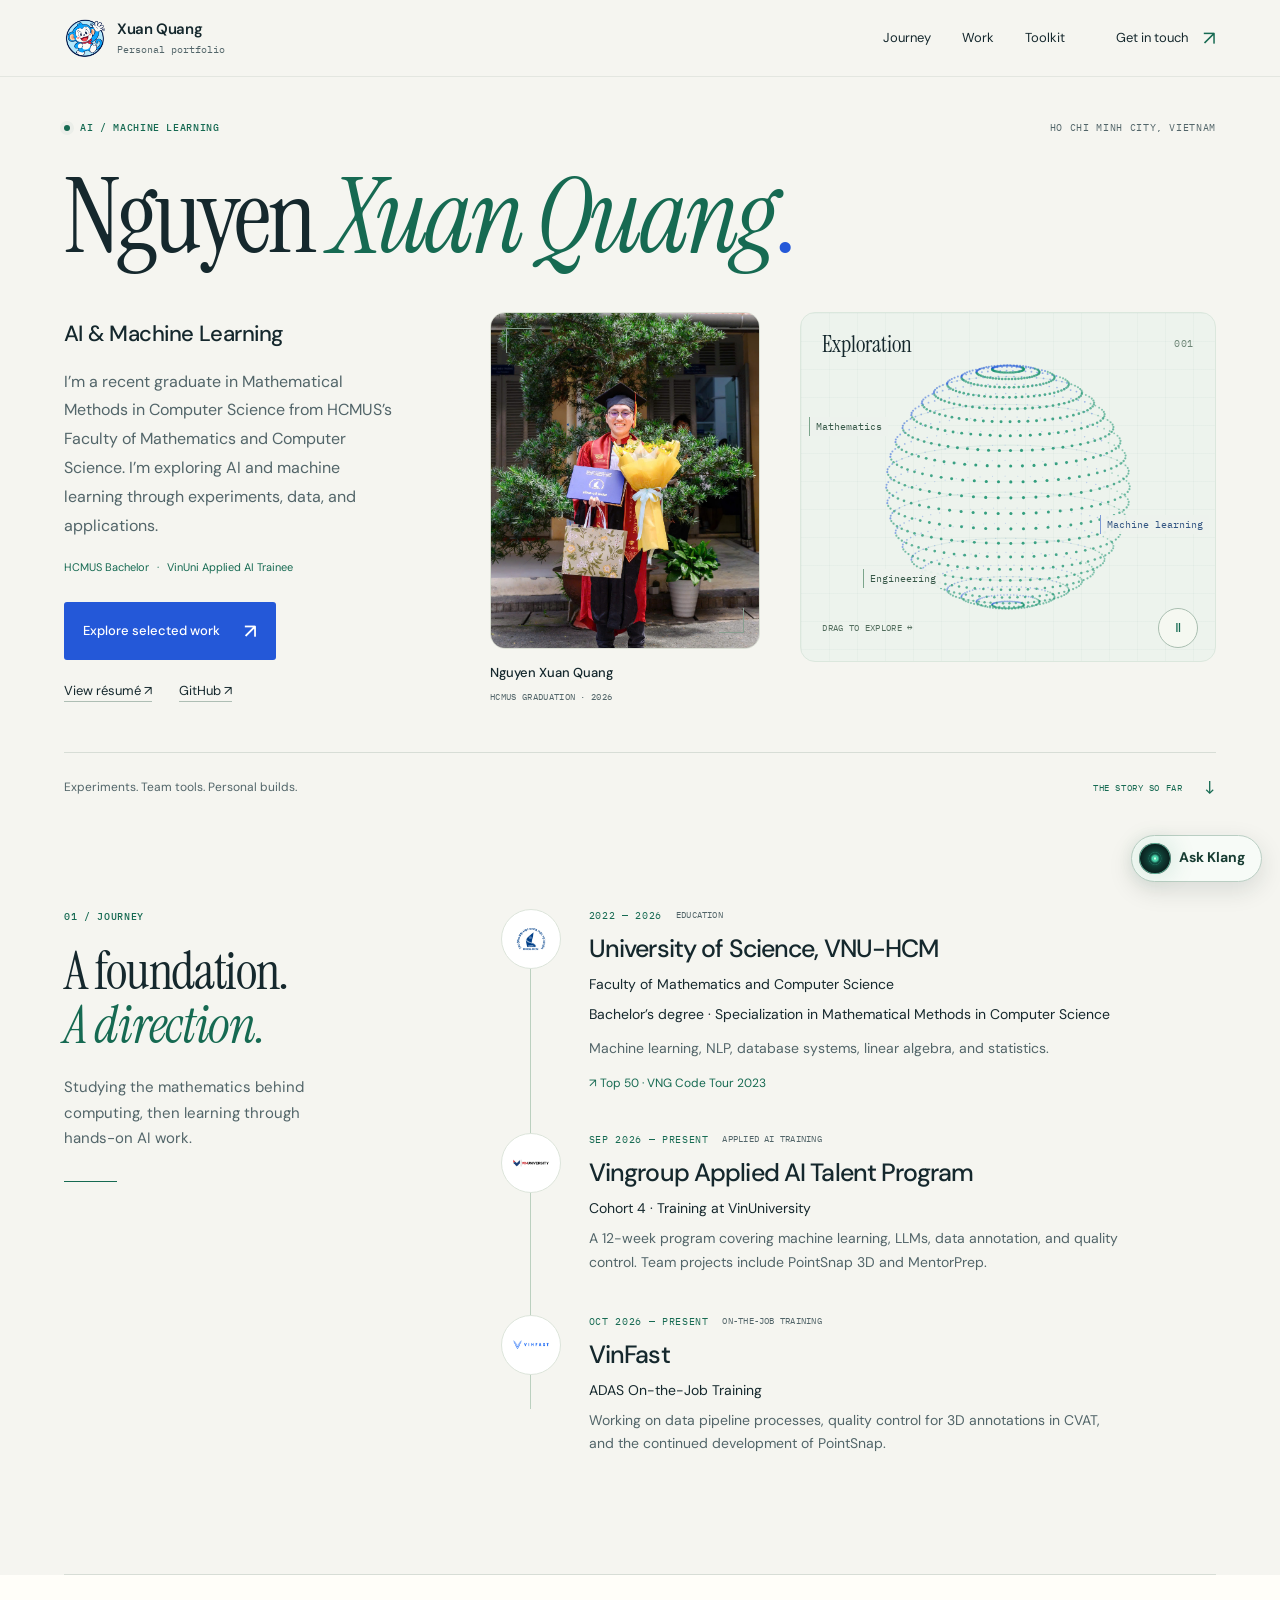
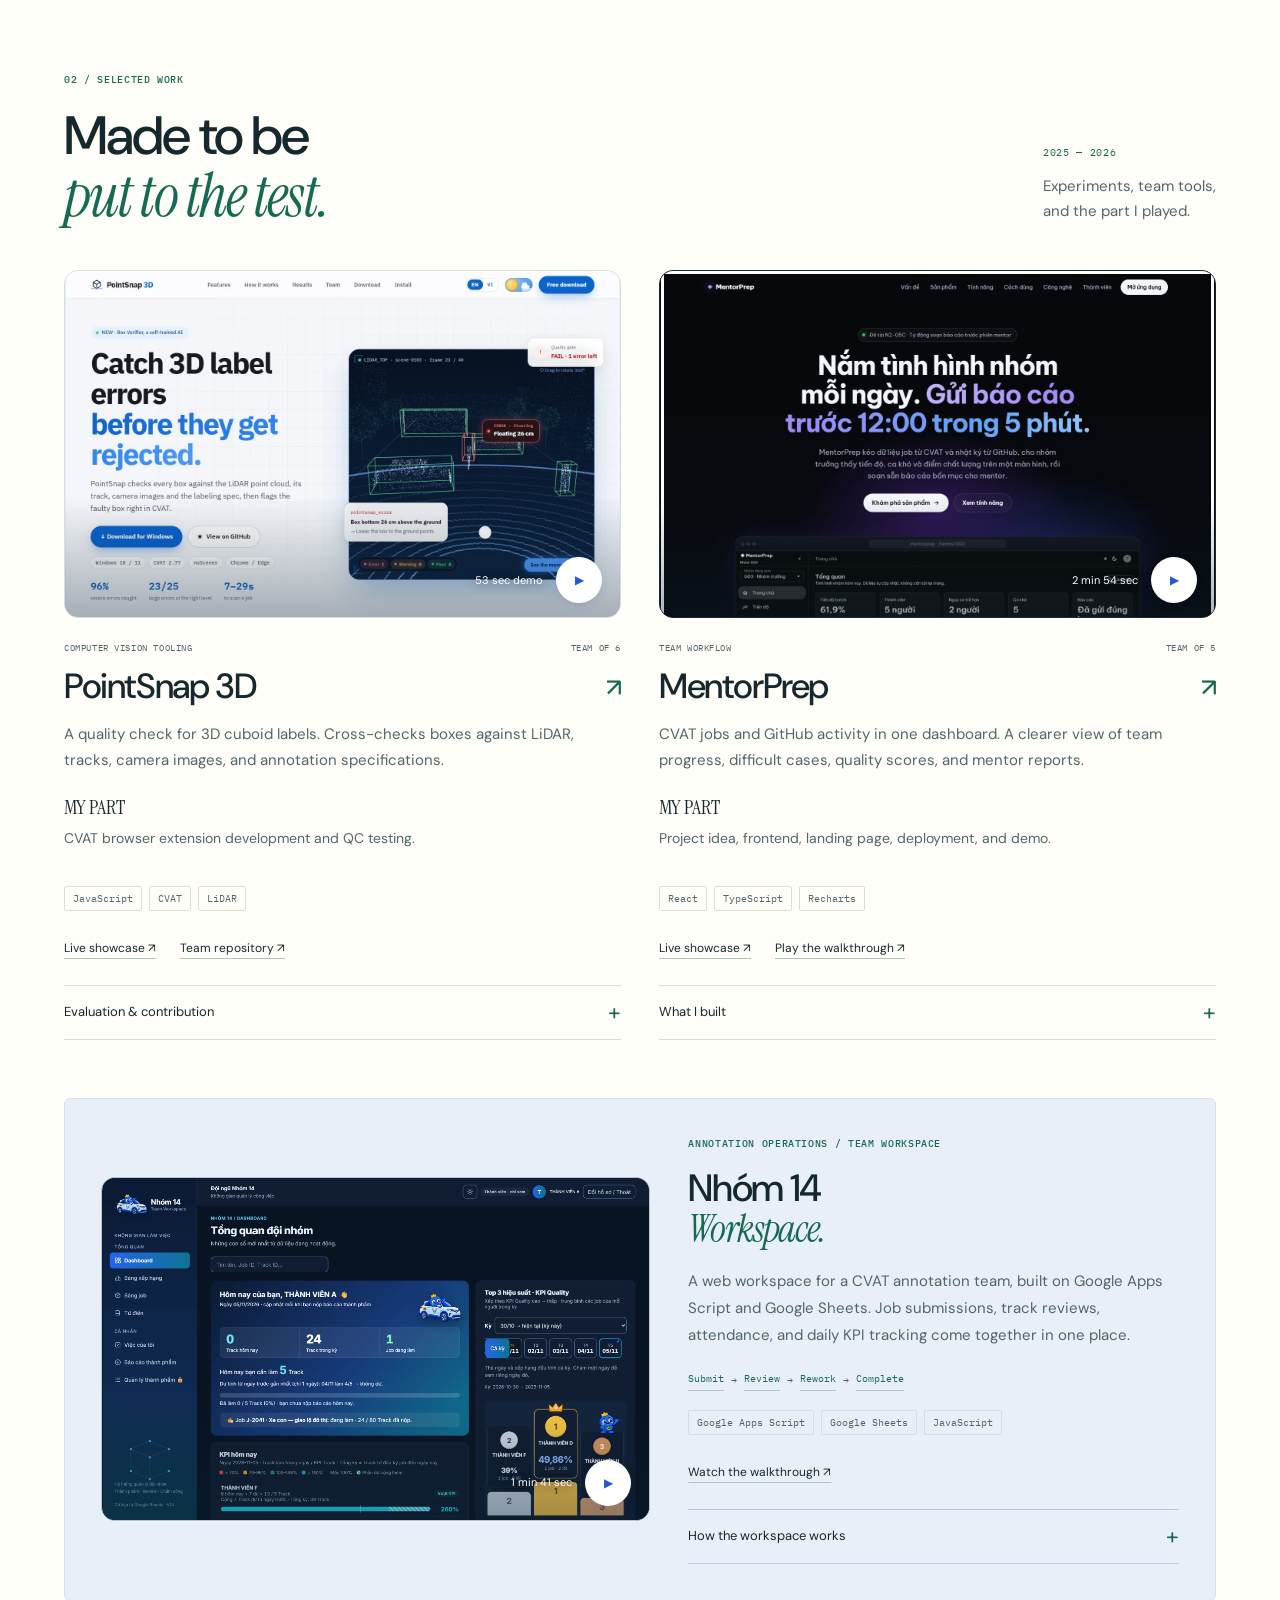
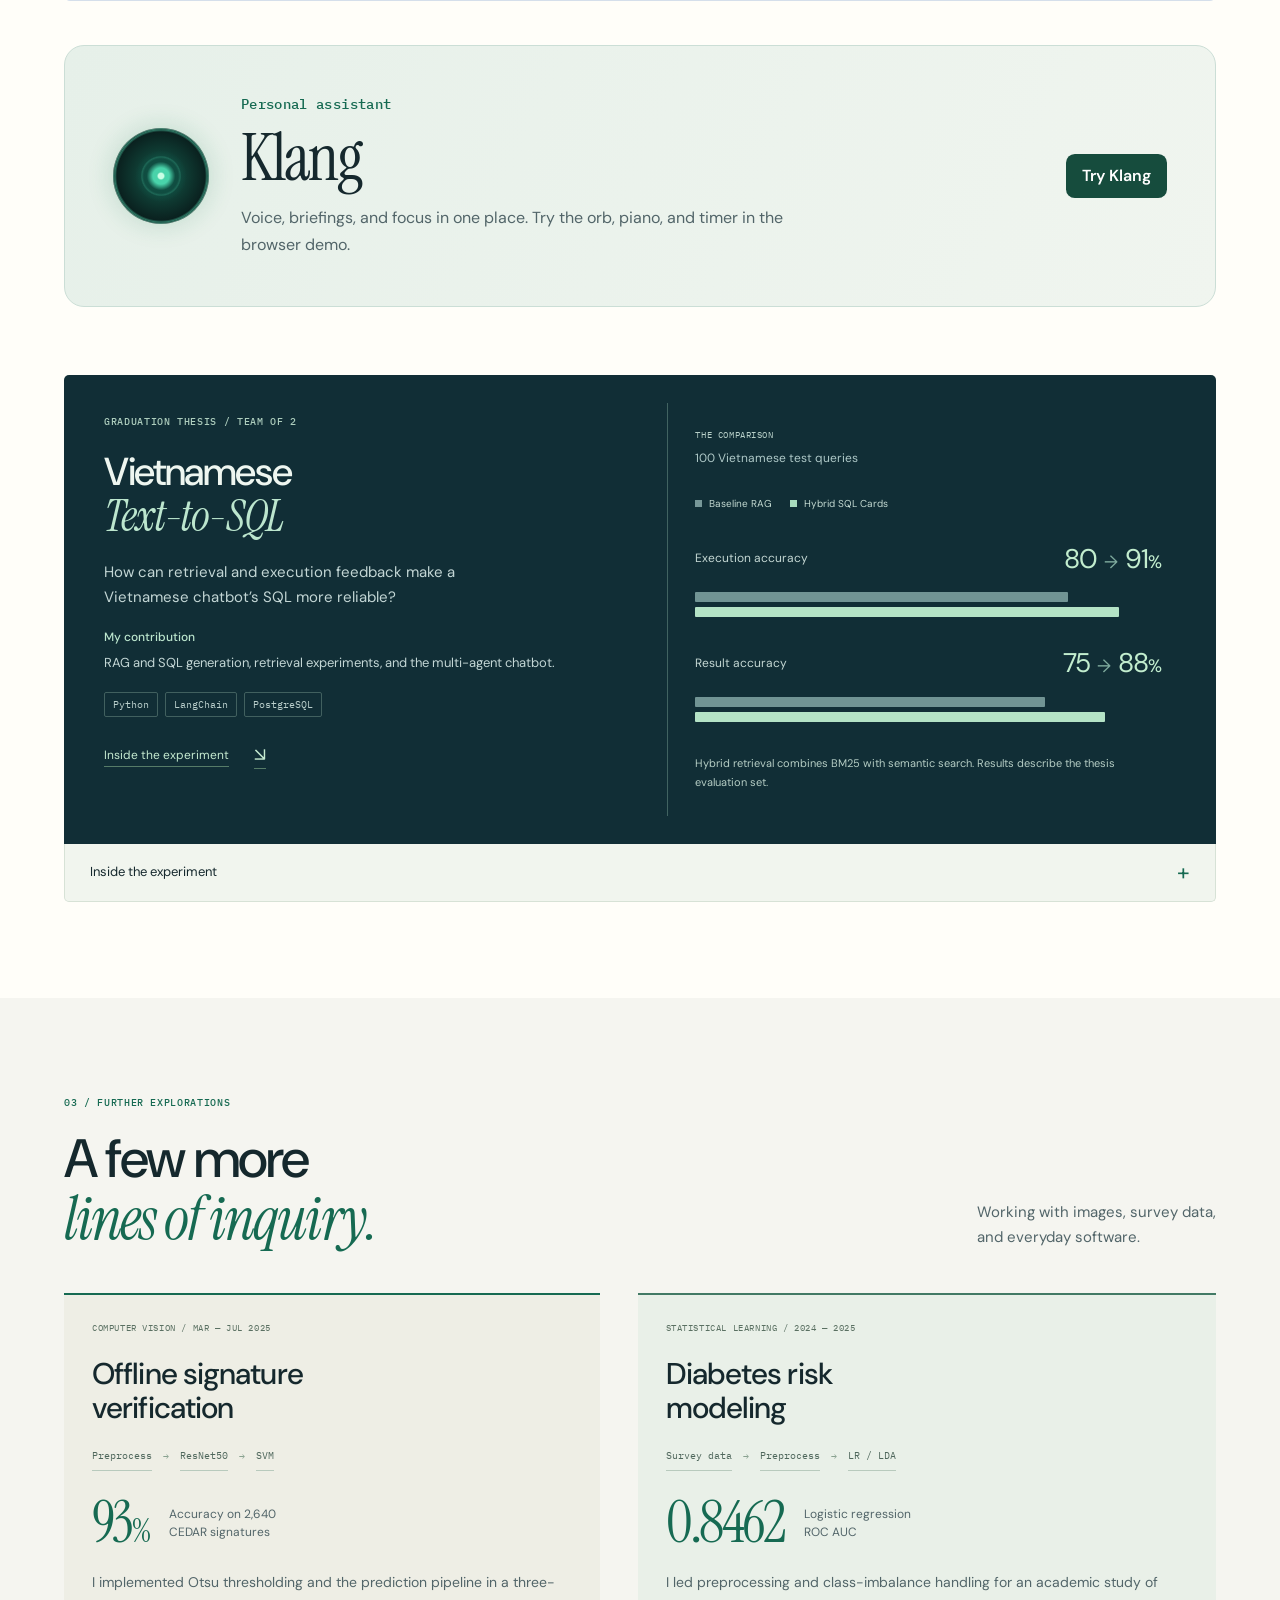
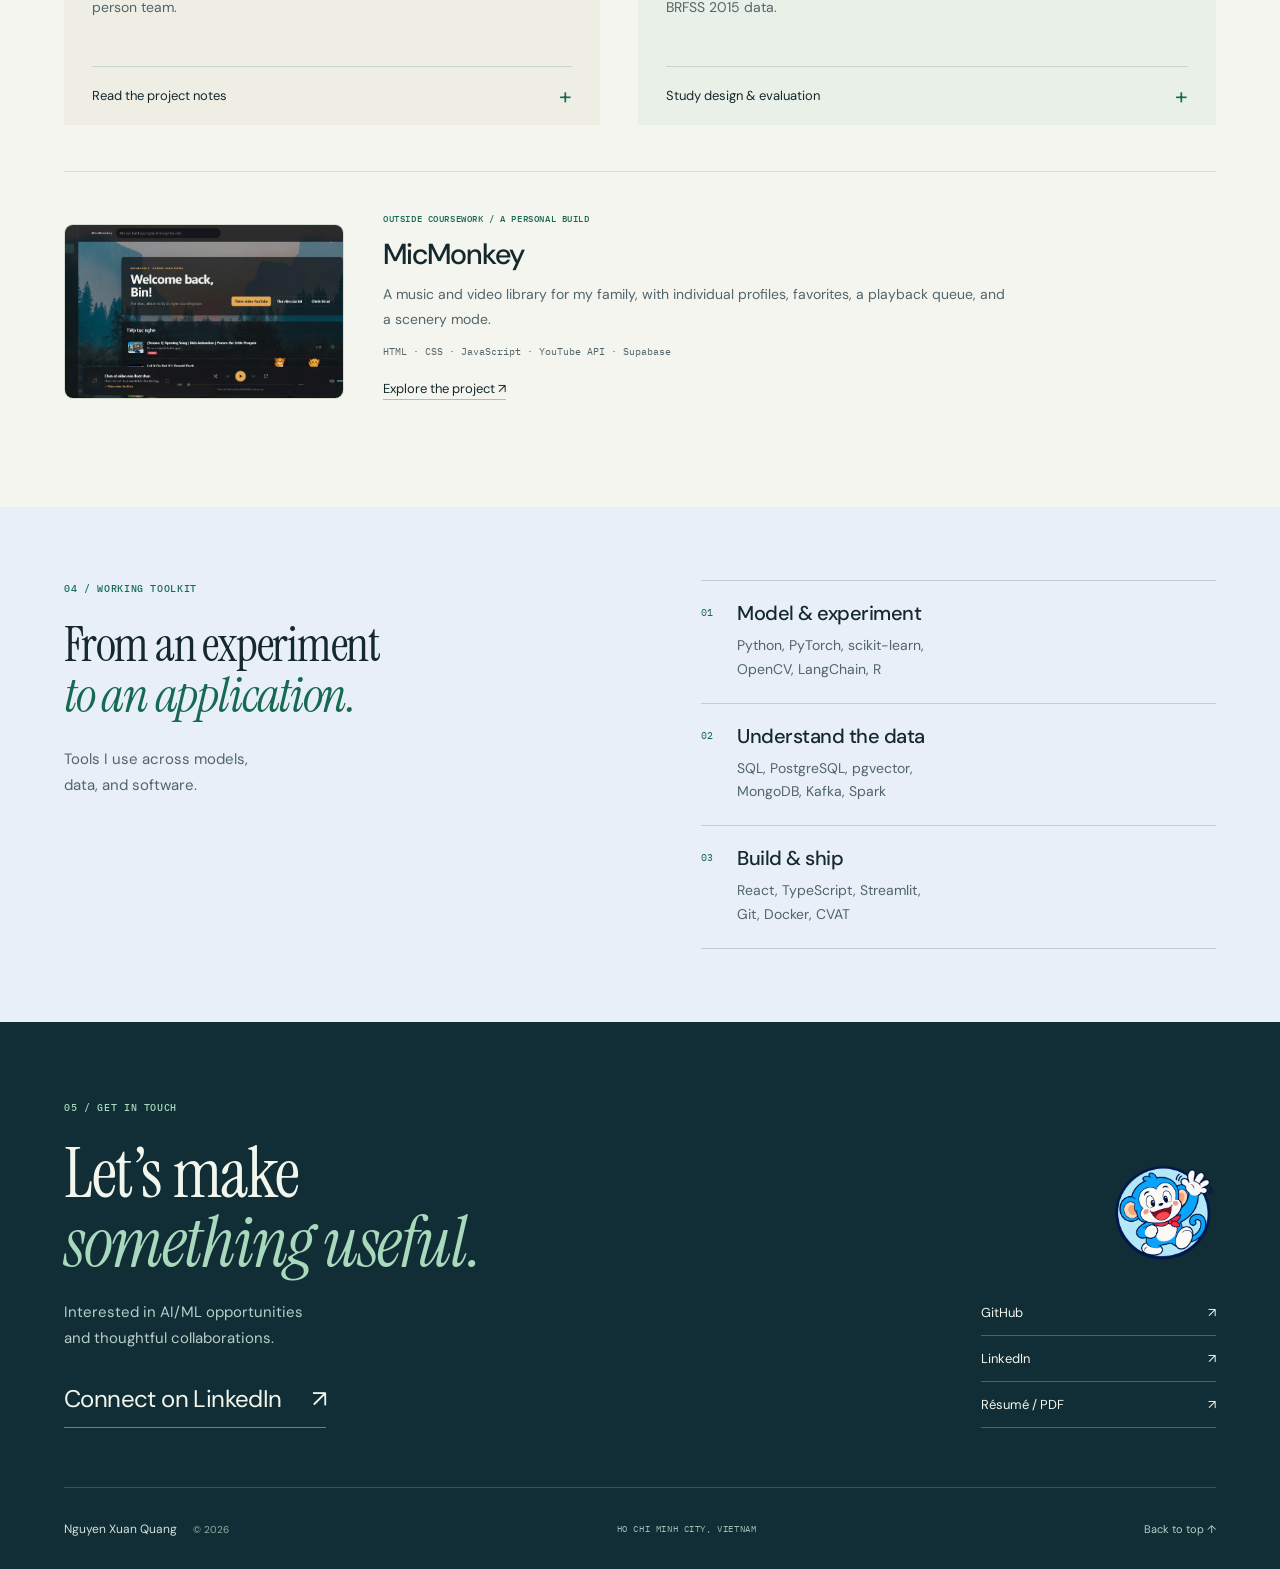
==== commit 67d5f47b: "Add interactive Klang portfolio demo" ====
--- a/index.html
+++ b/index.html
@@ -16,6 +16,8 @@
   <link href="https://fonts.googleapis.com/css2?family=DM+Sans:wght@400;450;500;550;600;650;700&family=IBM+Plex+Mono:wght@400;500&family=Instrument+Serif:ital@0;1&display=swap" rel="stylesheet">
   <link rel="stylesheet" href="style.css">
   <script src="app.js" defer></script>
+  <link rel="stylesheet" href="klang/style.css">
+  <script type="module" src="klang/guide.js"></script>
 </head>
 <body>
 <a class="skip-link" href="#main">Skip to content</a>
@@ -62,9 +64,9 @@
 <section class="work section" id="work" aria-labelledby="work-title"><div class="wrap">
   <div class="section-heading"><div><p class="eyebrow">02 / SELECTED WORK</p><h2 id="work-title">Made to be<br><em>put to the test.</em></h2></div><div class="heading-note"><span class="mono">2025 — 2026</span><p>Experiments, team tools, <br>and the part I played.</p></div></div>
   <div class="project-pair">
-      <article class="project">
+      <article class="project" id="pointsnap-project">
         <button class="project-image pointsnap-image" type="button" data-video="pointsnap" aria-label="Play PointSnap 3D demo, 53 seconds"><img src="assets/pointsnap.jpg" alt="PointSnap 3D project interface with LiDAR points and flagged cuboid labels" width="1440" height="900" loading="lazy"><span class="video-chip">53 sec demo <span class="play-icon" aria-hidden="true">▶</span></span></button>
-        <div class="project-meta mono"><span>COMPUTER VISION TOOLING</span><span>TEAM OF 6</span></div><h3>PointSnap 3D <span aria-hidden="true">↗</span></h3><p>A quality check for 3D cuboid labels. Cross-checks boxes against LiDAR, tracks, camera images, and annotation specifications.</p><p class="project-role"><span>MY PART</span> CVAT browser extension development and QC testing.</p><div class="tags"><span>JavaScript</span><span>CVAT</span><span>LiDAR</span></div><div class="project-links"><a href="https://pointsnap-3d.vercel.app/" target="_blank" rel="noopener">Live showcase ↗</a><a href="https://github.com/imvhuy/PointSnap-3D-Tool" target="_blank" rel="noopener">Team repository ↗</a></div><details class="project-detail"><summary>Evaluation &amp; contribution <span aria-hidden="true">+</span></summary><p>I developed the browser extension that brings checks into the CVAT workflow and tested its QC results. On five held-out nuScenes scenes with injected errors (4,025 boxes), the team’s tool caught 47 of 49 severe errors and 21 of 23 orientation flips.</p><p class="small-note">Numbers follow the evaluation recorded in my CV. The linked showcase may reflect later versions.</p></details>
+        <div class="project-meta mono"><span>COMPUTER VISION TOOLING</span><span>TEAM OF 6</span></div><h3>PointSnap 3D <span aria-hidden="true">↗</span></h3><p>A quality check for 3D cuboid labels. Cross-checks boxes against LiDAR, tracks, camera images, and annotation specifications.</p><p class="project-role"><span>MY PART</span> CVAT browser extension development and QC testing.</p><div class="tags"><span>JavaScript</span><span>CVAT</span><span>LiDAR</span></div><div class="project-links"><a href="https://pointsnap-3d.vercel.app/" target="_blank" rel="noopener">Live showcase ↗</a><a href="https://github.com/imvhuy/PointSnap-3D-Tool" target="_blank" rel="noopener">Team repository ↗</a></div><details class="project-detail" id="pointsnap-contribution"><summary>Evaluation &amp; contribution <span aria-hidden="true">+</span></summary><p>I developed the browser extension that brings checks into the CVAT workflow and tested its QC results. On five held-out nuScenes scenes with injected errors (4,025 boxes), the team’s tool caught 47 of 49 severe errors and 21 of 23 orientation flips.</p><p class="small-note">Numbers follow the evaluation recorded in my CV. The linked showcase may reflect later versions.</p></details>
       </article>
       <article class="project">
         <button class="project-image mentorprep-image" type="button" data-video="mentorprep" aria-label="Play MentorPrep demo, 2 minutes 54 seconds"><img src="assets/mentorprep.jpg" alt="MentorPrep showcase and team progress dashboard" width="1440" height="900" loading="lazy"><span class="video-chip">2 min 54 sec <span class="play-icon" aria-hidden="true">▶</span></span></button>
@@ -75,6 +77,17 @@
     <div class="workspace-copy"><p class="eyebrow">ANNOTATION OPERATIONS / TEAM WORKSPACE</p><h3 id="nhom14-title">Nhóm 14<br><em>Workspace.</em></h3><p>A web workspace for a CVAT annotation team, built on Google Apps Script and Google Sheets. Job submissions, track reviews, attendance, and daily KPI tracking come together in one place.</p><div class="workspace-flow" aria-label="Submit, review, rework, and complete"><span>Submit</span><i aria-hidden="true">→</i><span>Review</span><i aria-hidden="true">→</i><span>Rework</span><i aria-hidden="true">→</i><span>Complete</span></div><div class="tags"><span>Google Apps Script</span><span>Google Sheets</span><span>JavaScript</span></div><div class="project-links"><button type="button" data-video="nhom14">Watch the walkthrough ↗</button></div><details class="project-detail"><summary>How the workspace works <span aria-hidden="true">+</span></summary><p>Members submit annotation output by job and track their own tasks. Reviewers return tracks with issue notes, recheck corrections, and mark completed work. Admins assign jobs, configure daily KPI, manage attendance, and review weekly progress.</p><p>The app keeps a change history and uses revision checks to reduce conflicting edits. Separate member, reviewer, and admin flows support the team’s annotation process, while performance and discipline leaderboards make progress visible.</p></details></div>
   </article>
   <noscript><p class="nojs-videos">Project videos: <a href="assets/pointsnap-demo.mp4">PointSnap 3D</a> · <a href="assets/mentorprep-demo.mp4">MentorPrep</a> · <a href="assets/nhom14-demo.mp4">Nhóm 14 Workspace</a></p></noscript>
+  <article class="klang-card" id="klang-project" aria-labelledby="klang-project-title">
+    <div class="klang-card-copy">
+      <div class="klang-mark" aria-hidden="true"></div>
+      <div>
+        <p class="klang-kicker">Personal assistant</p>
+        <h3 id="klang-project-title">Klang</h3>
+        <p>Voice, briefings, and focus in one place. Try the orb, piano, and timer in the browser demo.</p>
+      </div>
+    </div>
+    <a class="klang-card-link" href="klang/">Try Klang</a>
+  </article>
   <article class="featured-project">
     <div class="feature-copy"><p class="eyebrow">GRADUATION THESIS / TEAM OF 2</p><h3>Vietnamese<br><em>Text-to-SQL</em></h3><p class="feature-description">How can retrieval and execution feedback make a Vietnamese chatbot’s SQL more reliable?</p><p class="project-role"><span>My contribution</span> RAG and SQL generation, retrieval experiments, and the multi-agent chatbot.</p><div class="tags"><span>Python</span><span>LangChain</span><span>PostgreSQL</span></div><a href="#thesis-notes" class="light-link" data-expand="thesis-notes">Inside the experiment <span aria-hidden="true">↘</span></a></div>
     <div class="experiment"><div class="experiment-top"><span class="mono">THE COMPARISON</span><span class="scope-note">100 Vietnamese test queries</span></div><div class="chart-key"><span><i class="key-baseline"></i>Baseline RAG</span><span><i class="key-hybrid"></i>Hybrid SQL Cards</span></div><div class="chart" aria-label="Execution accuracy: baseline 80 percent, Hybrid SQL Cards 91 percent. Result accuracy: baseline 75 percent, Hybrid SQL Cards 88 percent."><div class="chart-group"><div class="chart-label"><span>Execution accuracy</span><strong>80 <i>→</i> 91<span>%</span></strong></div><div class="bar baseline" style="--value:80%"></div><div class="bar hybrid" style="--value:91%"></div></div><div class="chart-group"><div class="chart-label"><span>Result accuracy</span><strong>75 <i>→</i> 88<span>%</span></strong></div><div class="bar baseline" style="--value:75%"></div><div class="bar hybrid" style="--value:88%"></div></div></div><p class="experiment-note">Hybrid retrieval combines BM25 with semantic search. Results describe the thesis evaluation set.</p></div>
@@ -95,5 +108,23 @@
 <section class="contact" id="contact" aria-labelledby="contact-title"><div class="wrap"><div class="contact-inner"><div><p class="eyebrow">05 / GET IN TOUCH</p><h2 id="contact-title">Let’s make<br><em>something useful.</em></h2><p>Interested in AI/ML opportunities<br>and thoughtful collaborations.</p><a class="contact-email" href="https://www.linkedin.com/in/quangxuan-nguyen/" target="_blank" rel="noopener">Connect on LinkedIn <span aria-hidden="true">↗</span></a></div><div class="contact-aside"><img class="contact-mascot" src="assets/quang-logo.png" alt="Quang’s blue monkey mascot waving hello" width="106" height="106" loading="lazy"><a href="https://github.com/Quang1104" target="_blank" rel="noopener">GitHub <span>↗</span></a><a href="https://www.linkedin.com/in/quangxuan-nguyen/" target="_blank" rel="noopener">LinkedIn <span>↗</span></a><a href="assets/Nguyen-Xuan-Quang-CV.pdf" target="_blank" rel="noopener">Résumé / PDF <span>↗</span></a></div></div><footer class="footer"><a href="#home">Nguyen Xuan Quang <span>© 2026</span></a><span class="mono">HO CHI MINH CITY, VIETNAM</span><a href="#home">Back to top ↑</a></footer></div></section>
 </main>
 <dialog id="video-dialog" aria-labelledby="video-title"><div class="dialog-top"><div><p class="eyebrow">PROJECT WALKTHROUGH</p><h2 id="video-title">Project demo</h2></div><button class="dialog-close" type="button" aria-label="Close video">×</button></div><video id="project-video" controls playsinline preload="none"></video><div class="dialog-bottom"><span>Original project demo · Vietnamese narration</span><a id="video-download" href="assets/pointsnap-demo.mp4" download>Download video ↓</a></div><p id="video-error" hidden>Playback unavailable in this browser. Use “Download video” to watch the MP4.</p></dialog>
+<button class="klang-launcher" id="klang-launcher" type="button" aria-haspopup="dialog" aria-controls="klang-guide" aria-expanded="false" hidden>
+  <span class="klang-mark" aria-hidden="true"></span> Ask Klang
+</button>
+<dialog class="klang-guide" id="klang-guide" aria-labelledby="klang-guide-title">
+  <div class="klang-guide-header">
+    <div><p class="klang-kicker">Portfolio guide</p><h2 id="klang-guide-title">Ask Klang</h2></div>
+    <form method="dialog"><button class="klang-guide-close" type="submit" aria-label="Close Klang guide">×</button></form>
+  </div>
+  <div class="klang-guide-choices">
+    <button type="button" data-guide-answer="project">Show me a featured project</button>
+    <button type="button" data-guide-answer="role">What did Quang build for PointSnap?</button>
+  </div>
+  <div class="klang-guide-answer">
+    <p id="guide-reply" role="status">Pick a question to explore Quang’s work.</p>
+    <a id="guide-project-link" hidden></a>
+  </div>
+  <a class="klang-primary" href="klang/">Try Klang</a>
+</dialog>
 </body>
 </html>
--- a/style.css
+++ b/style.css
@@ -24,3 +24,4 @@
 @media(max-width:1100px){.workspace-project{padding:26px;gap:26px;grid-template-columns:1fr 1fr}.workspace-copy h3{font-size:33px}}
 @media(max-width:760px){.workspace-project{grid-template-columns:1fr;padding:20px;gap:25px;margin-top:38px}.workspace-copy h3{font-size:34px}.workspace-copy>p:not(.eyebrow){font-size:14px}.workspace-copy>.eyebrow{font-size:9px}.workspace-flow{font-size:9px;gap:6px}.workspace-copy .project-links{gap:4px 15px}.workspace-copy .project-links>a,.workspace-copy .project-links>button{font-size:11px}.journey-body .degree-line{font-size:13px}}
 @media(prefers-reduced-motion:reduce){html{scroll-behavior:auto}*,*:before,*:after{transition:none!important;animation:none!important}}
+@media(max-width:380px){.hero h1{font-size:clamp(48px,15.5vw,63px)}}
--- a/klang/style.css
+++ b/klang/style.css
@@ -0,0 +1,233 @@
+.klang-kicker {
+  color: var(--green);
+  font: 500 .875rem/1.5 var(--mono);
+  letter-spacing: .025em;
+}
+
+.klang-card {
+  display: grid;
+  grid-template-columns: minmax(0, 1fr) auto;
+  align-items: center;
+  gap: 1.5rem;
+  margin: 2.75rem 0;
+  padding: clamp(1.35rem, 4vw, 3rem);
+  border: 1px solid #cbded6;
+  border-radius: 1.25rem;
+  background: linear-gradient(115deg, #e6f0e9, #f0f5ef);
+}
+
+.klang-card-copy { display: flex; align-items: center; gap: clamp(1rem, 3vw, 2rem); }
+.klang-card h3 { margin: .2em 0 .24em; font: 400 clamp(2.9rem, 7vw, 4.15rem)/.9 var(--serif); }
+.klang-card p:not(.klang-kicker) { color: var(--muted); max-width: 34rem; }
+
+.klang-mark {
+  flex: none;
+  width: clamp(3.4rem, 8vw, 6rem);
+  aspect-ratio: 1;
+  border-radius: 50%;
+  background:
+    radial-gradient(circle, #c9ffe6 0 4%, #49d3aa 6% 12%, #104e42 21%, transparent 38%),
+    repeating-radial-gradient(circle, transparent 0 25%, #5ae6bb70 28%, transparent 30% 40%),
+    radial-gradient(circle, #155e4d, #0a211f 65%);
+  box-shadow: 0 0 1.65rem #167a4f32, inset 0 0 0 1px #78cfb294;
+}
+
+.klang-card-link, .klang-primary {
+  display: inline-flex;
+  align-items: center;
+  justify-content: center;
+  min-height: 44px;
+  padding: .5rem 1rem;
+  border-radius: .55rem;
+  background: #164c3d;
+  color: white;
+  font-weight: 600;
+  line-height: 1.25;
+}
+
+.klang-card-link:hover, .klang-primary:hover { background: #246952; }
+
+.klang-launcher {
+  position: fixed;
+  inset: auto max(1.15rem, env(safe-area-inset-right)) max(1.15rem, env(safe-area-inset-bottom)) auto;
+  z-index: 31;
+  display: inline-flex;
+  align-items: center;
+  gap: .55rem;
+  padding: .42rem .95rem .42rem .45rem;
+  border: 1px solid #bacec3;
+  border-radius: 99px;
+  background: #f7fbf7;
+  color: #173c32;
+  font-size: .875rem;
+  font-weight: 700;
+  box-shadow: 0 8px 24px #142a2520;
+  transition: transform .2s ease, box-shadow .2s ease;
+}
+
+.klang-launcher .klang-mark { width: 1.95rem; }
+.klang-launcher:hover { transform: translateY(-2px); box-shadow: 0 10px 28px #142a2530; }
+.klang-launcher[hidden], .klang-guide [hidden] { display: none; }
+
+.klang-guide {
+  position: fixed;
+  inset: auto max(1.15rem, env(safe-area-inset-right)) max(1.15rem, env(safe-area-inset-bottom)) auto;
+  width: min(24rem, calc(100% - 2.3rem));
+  max-width: none;
+  max-height: calc(100% - 2.3rem);
+  margin: 0;
+  padding: 1.3rem;
+  color: var(--ink);
+  background: #f8faf6;
+  border: 1px solid #bacec3;
+  border-radius: 1.15rem;
+  box-shadow: 0 24px 80px #092e3340;
+}
+
+.klang-guide::backdrop { background: #102b2b40; }
+.klang-guide-header { display: flex; justify-content: space-between; align-items: start; gap: 1rem; }
+.klang-guide h2 { font: 400 2.75rem/1 var(--serif); margin: .2em 0 .3em; }
+.klang-guide-close { width: 44px; height: 44px; border-radius: 50%; background: #e2ece4; font-size: 1.35rem; }
+.klang-guide-choices { display: grid; gap: .5rem; margin-top: 1rem; }
+.klang-guide-choices button, .klang-controls button {
+  min-height: 44px;
+  padding: .57rem .7rem;
+  border: 1px solid #cad9d0;
+  border-radius: .55rem;
+  background: #eef4ee;
+  color: #1b463a;
+  font-size: .9rem;
+  font-weight: 600;
+  line-height: 1.25;
+}
+
+.klang-guide-choices button { text-align: start; }
+.klang-guide-choices button:hover, .klang-controls button:not(:disabled):hover { background: #e0eee3; }
+.klang-guide-answer { margin-top: 1rem; padding: .9rem 0; border-top: 1px solid #d6e2d9; line-height: 1.55; }
+.klang-guide-answer a { margin-top: .6rem; display: inline-block; font-weight: 700; color: #18624c; text-decoration: underline; }
+
+.klang-page { max-width: 1080px; }
+.klang-intro {
+  display: grid;
+  grid-template-columns: minmax(0, 1fr) minmax(14rem, .8fr);
+  align-items: end;
+  gap: 2.5rem;
+  padding: clamp(2.5rem, 6vw, 5rem) 0 clamp(1.5rem, 4vw, 2.6rem);
+}
+
+.klang-intro h1 { font: 400 clamp(5rem, 14vw, 9rem)/.88 var(--serif); margin-top: .18em; }
+.klang-intro h1 span { color: #247f61; }
+.klang-intro > p { max-width: 24rem; color: var(--muted); font-size: clamp(1.05rem, 2.1vw, 1.25rem); line-height: 1.6; padding-bottom: .45rem; }
+
+.klang-lab {
+  display: grid;
+  grid-template-columns: minmax(0, 1.02fr) minmax(0, 1fr);
+  border: 1px solid #cbded6;
+  border-radius: 1.25rem;
+  overflow: hidden;
+  background: #fbfcf9;
+}
+
+.klang-stage {
+  position: relative;
+  isolation: isolate;
+  display: grid;
+  place-content: center;
+  justify-items: center;
+  align-content: center;
+  min-height: 27rem;
+  padding: 3.6rem 1rem 1.5rem;
+  background: radial-gradient(ellipse at 50% 50%, #184438, #0a211e 56%, #081614);
+  color: #edf8f1;
+}
+
+.klang-stage::before {
+  content: '';
+  position: absolute;
+  z-index: -1;
+  inset: 0;
+  background: linear-gradient(180deg, #091a1bb5, #091a1b40 55%, #091a1bea), url('./rainy-study.webp') center / cover;
+  opacity: 0;
+  transition: opacity .6s ease;
+}
+
+.klang-stage[data-mode="focus"]::before, .klang-stage[data-mode="paused"]::before { opacity: .65; }
+.klang-stage-top {
+  position: absolute;
+  inset: 1.2rem 1.4rem auto;
+  display: flex;
+  justify-content: space-between;
+  align-items: center;
+  gap: .5rem;
+  color: #d4e9de;
+  font-size: .875rem;
+}
+
+.klang-stage-top .klang-kicker { color: #c4f4de; }
+.klang-canvas { width: clamp(11rem, 23vw, 17rem); aspect-ratio: 1; position: relative; }
+.klang-canvas canvas { display: block; width: 100%; height: 100%; }
+.klang-orb-center {
+  position: absolute;
+  inset: 50% auto auto 50%;
+  translate: -50% -50%;
+  font: 500 .875rem/1 var(--mono);
+  letter-spacing: .25em;
+  text-shadow: 0 1px 7px #052920;
+}
+
+.klang-timer { font: 500 clamp(2.2rem, 7vw, 3.4rem)/1 var(--mono); font-variant-numeric: tabular-nums; }
+.klang-timer-label { margin-top: .35rem; color: #c6dfd3; font-size: .875rem; }
+.klang-console { display: grid; gap: .75rem; align-content: center; padding: clamp(1.25rem, 4vw, 2.6rem); min-width: 0; }
+.klang-console h2 { font: 400 clamp(2.4rem, 5vw, 3.55rem)/.96 var(--serif); margin-bottom: .1em; }
+.klang-lab-note { color: var(--muted); }
+.klang-controls { display: grid; grid-template-columns: repeat(2, minmax(0, 1fr)); gap: .45rem; }
+.klang-controls button:first-child { background: #164c3d; color: #fff; border-color: #164c3d; }
+.klang-controls button:first-child:not(:disabled):hover { background: #246952; }
+.klang-controls button[aria-pressed="true"] { background: #d4e9db; border-color: #8bbba2; }
+.klang-controls button:disabled { opacity: .55; cursor: default; }
+.klang-output { min-height: 6rem; padding: .8rem 1rem; background: #eaf2ec; border-radius: .65rem; line-height: 1.5; }
+.klang-output .klang-kicker { margin-bottom: .2rem; }
+.klang-command { display: grid; gap: .25rem; }
+.klang-command > label { color: var(--muted); font-size: .875rem; }
+.klang-command > div { display: flex; gap: .45rem; }
+.klang-command input {
+  min-width: 0;
+  flex: 1;
+  min-height: 2.75rem;
+  padding: .44rem .7rem;
+  border: 1px solid #b8cfc1;
+  border-radius: .55rem;
+  background: white;
+  color: var(--ink);
+  font: inherit;
+}
+
+.klang-command input::placeholder { color: #64716d; }
+.klang-command button { min-height: 2.75rem; padding: .5rem 1rem; border-radius: .55rem; background: #2458c7; color: white; font-weight: 600; }
+.klang-command button:not(:disabled):hover { background: #1946aa; }
+.klang-case { display: grid; grid-template-columns: .8fr 1fr; gap: 3rem; padding: clamp(3.2rem, 8vw, 6rem) 0; }
+.klang-case h2 { margin: .18em 0 .3em; font: 400 clamp(2.7rem, 6vw, 4rem)/1 var(--serif); }
+.klang-case-intro { max-width: 24rem; color: var(--muted); }
+.klang-notes { margin: 0; }
+.klang-notes > div { padding: .85rem 0; border-top: 1px solid #cadbd0; }
+.klang-notes dt { font-weight: 700; }
+.klang-notes dd { margin: .25rem 0 0; color: var(--muted); }
+.klang-footer { display: flex; flex-wrap: wrap; justify-content: space-between; gap: .5rem 1rem; padding: 1.4rem 0; border-top: 1px solid #cadbd0; color: var(--muted); font-size: .875rem; }
+.klang-footer a { color: #16634d; font-weight: 700; }
+
+@media (max-width: 700px) {
+  .klang-card { grid-template-columns: 1fr; gap: 1rem; margin: 2rem 0; }
+  .klang-card-link { justify-self: start; }
+  .klang-card p:not(.klang-kicker) { line-height: 1.5; }
+  .klang-card-copy { align-items: start; }
+  .klang-intro, .klang-lab, .klang-case { grid-template-columns: 1fr; }
+  .klang-intro { gap: .8rem; }
+  .klang-case { gap: 1.4rem; }
+  .klang-stage { min-height: 20rem; padding-top: 3.25rem; }
+  .klang-canvas { width: clamp(11rem, 61vw, 14rem); }
+  .klang-page-header nav { gap: .55rem; }
+}
+
+@media (prefers-reduced-motion: reduce) {
+  .klang-launcher, .klang-stage::before { transition: none; }
+}
